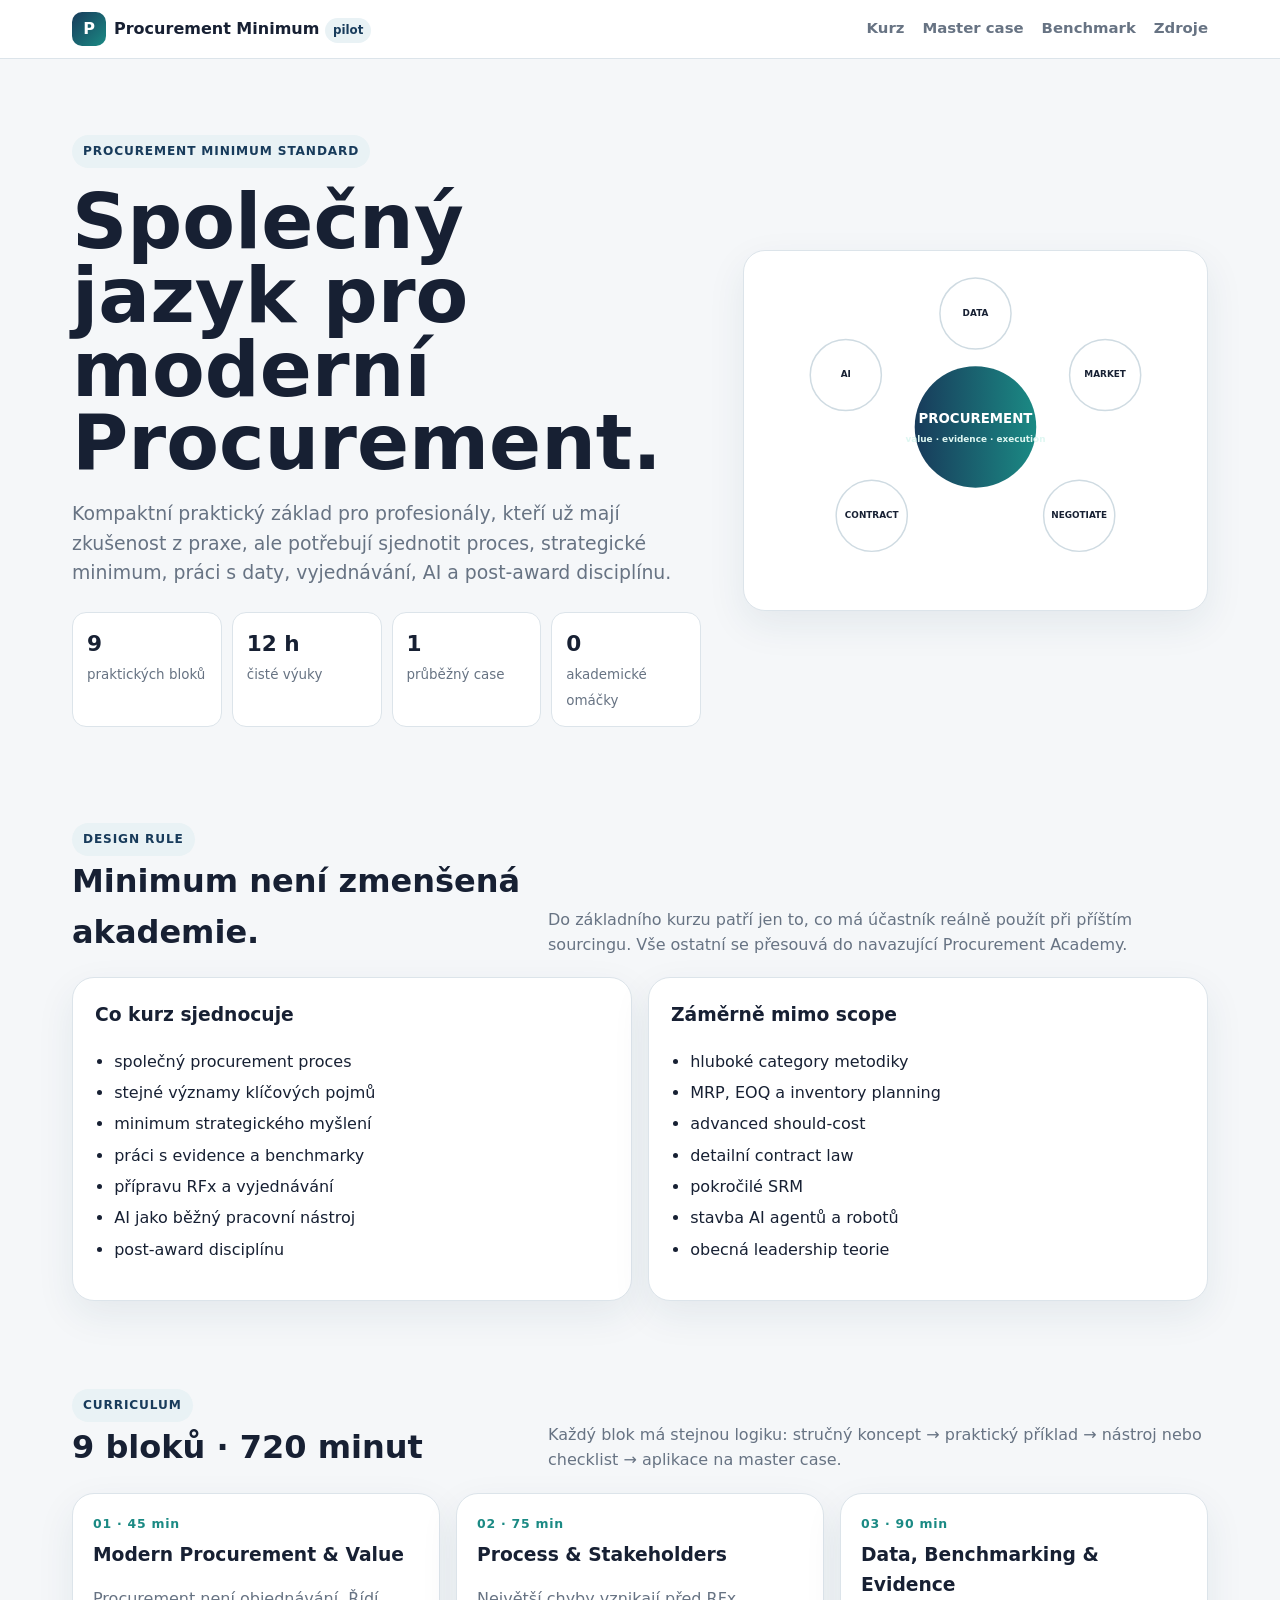
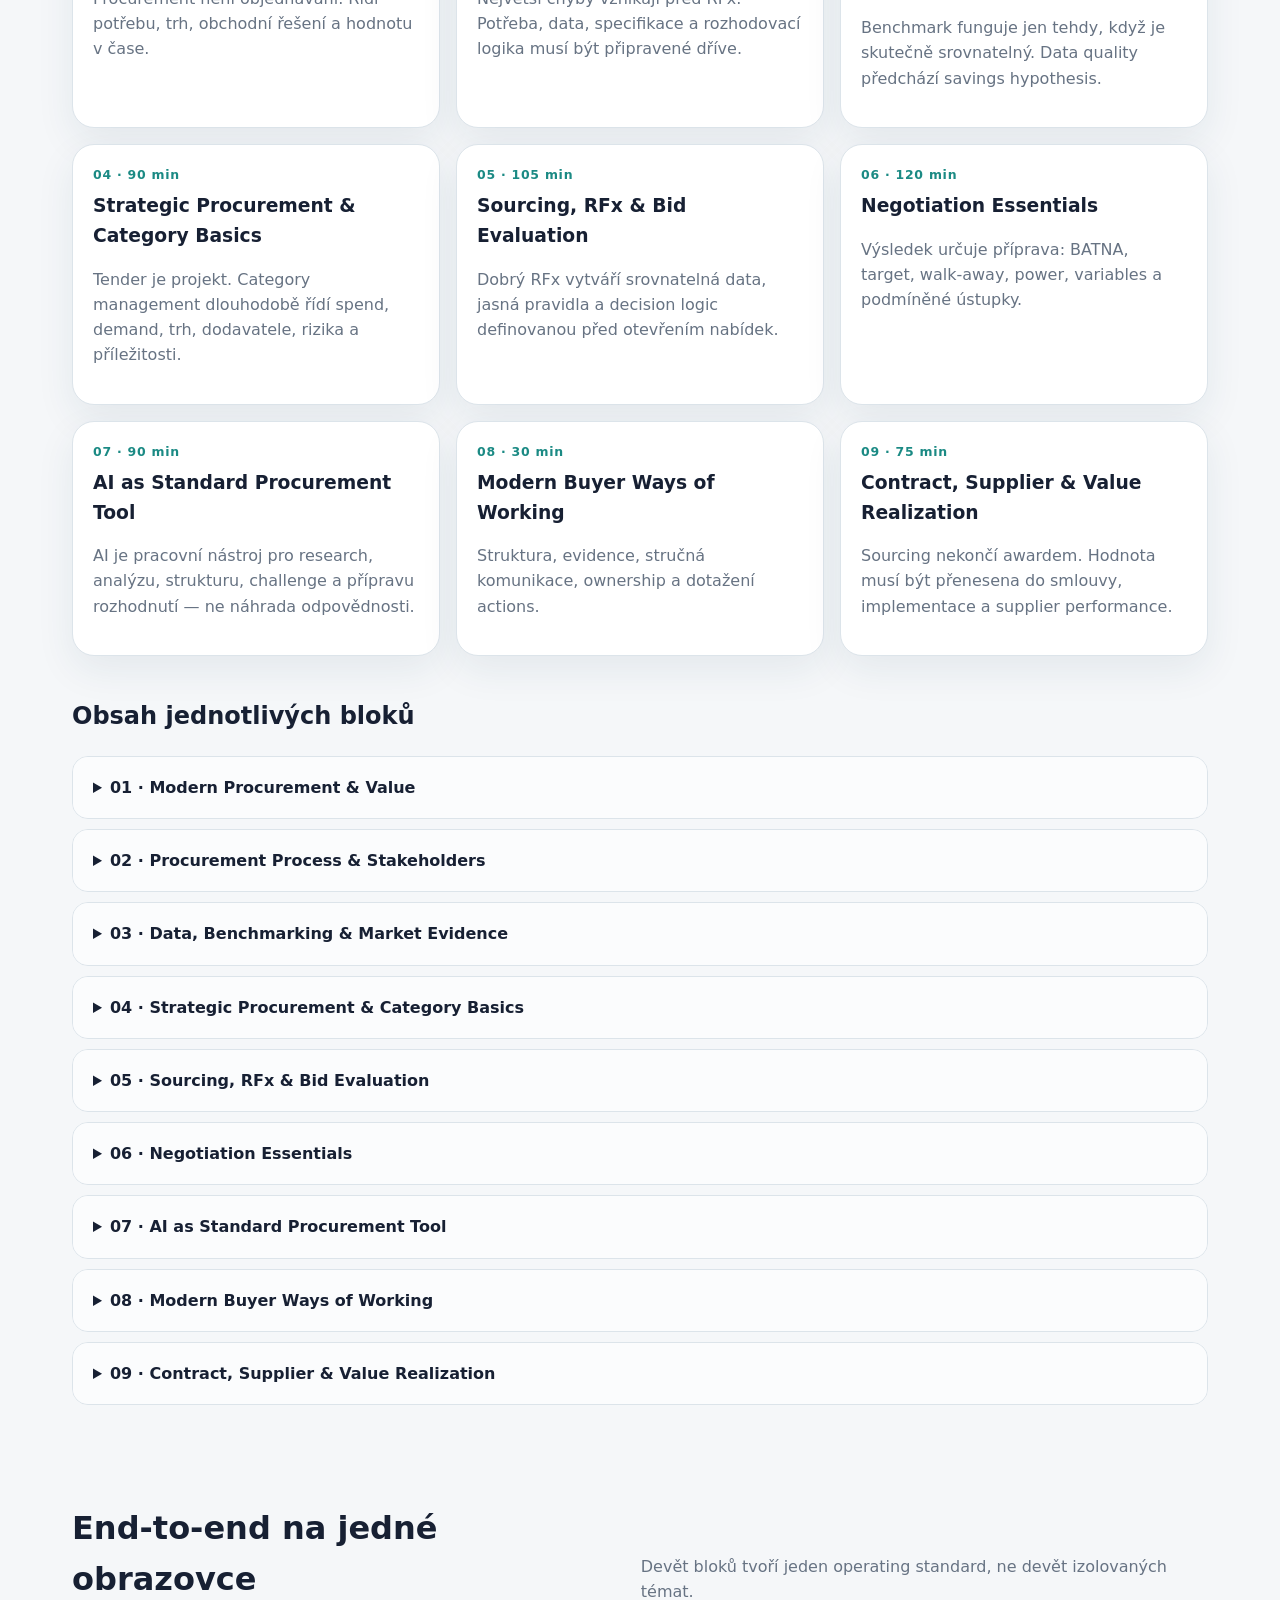
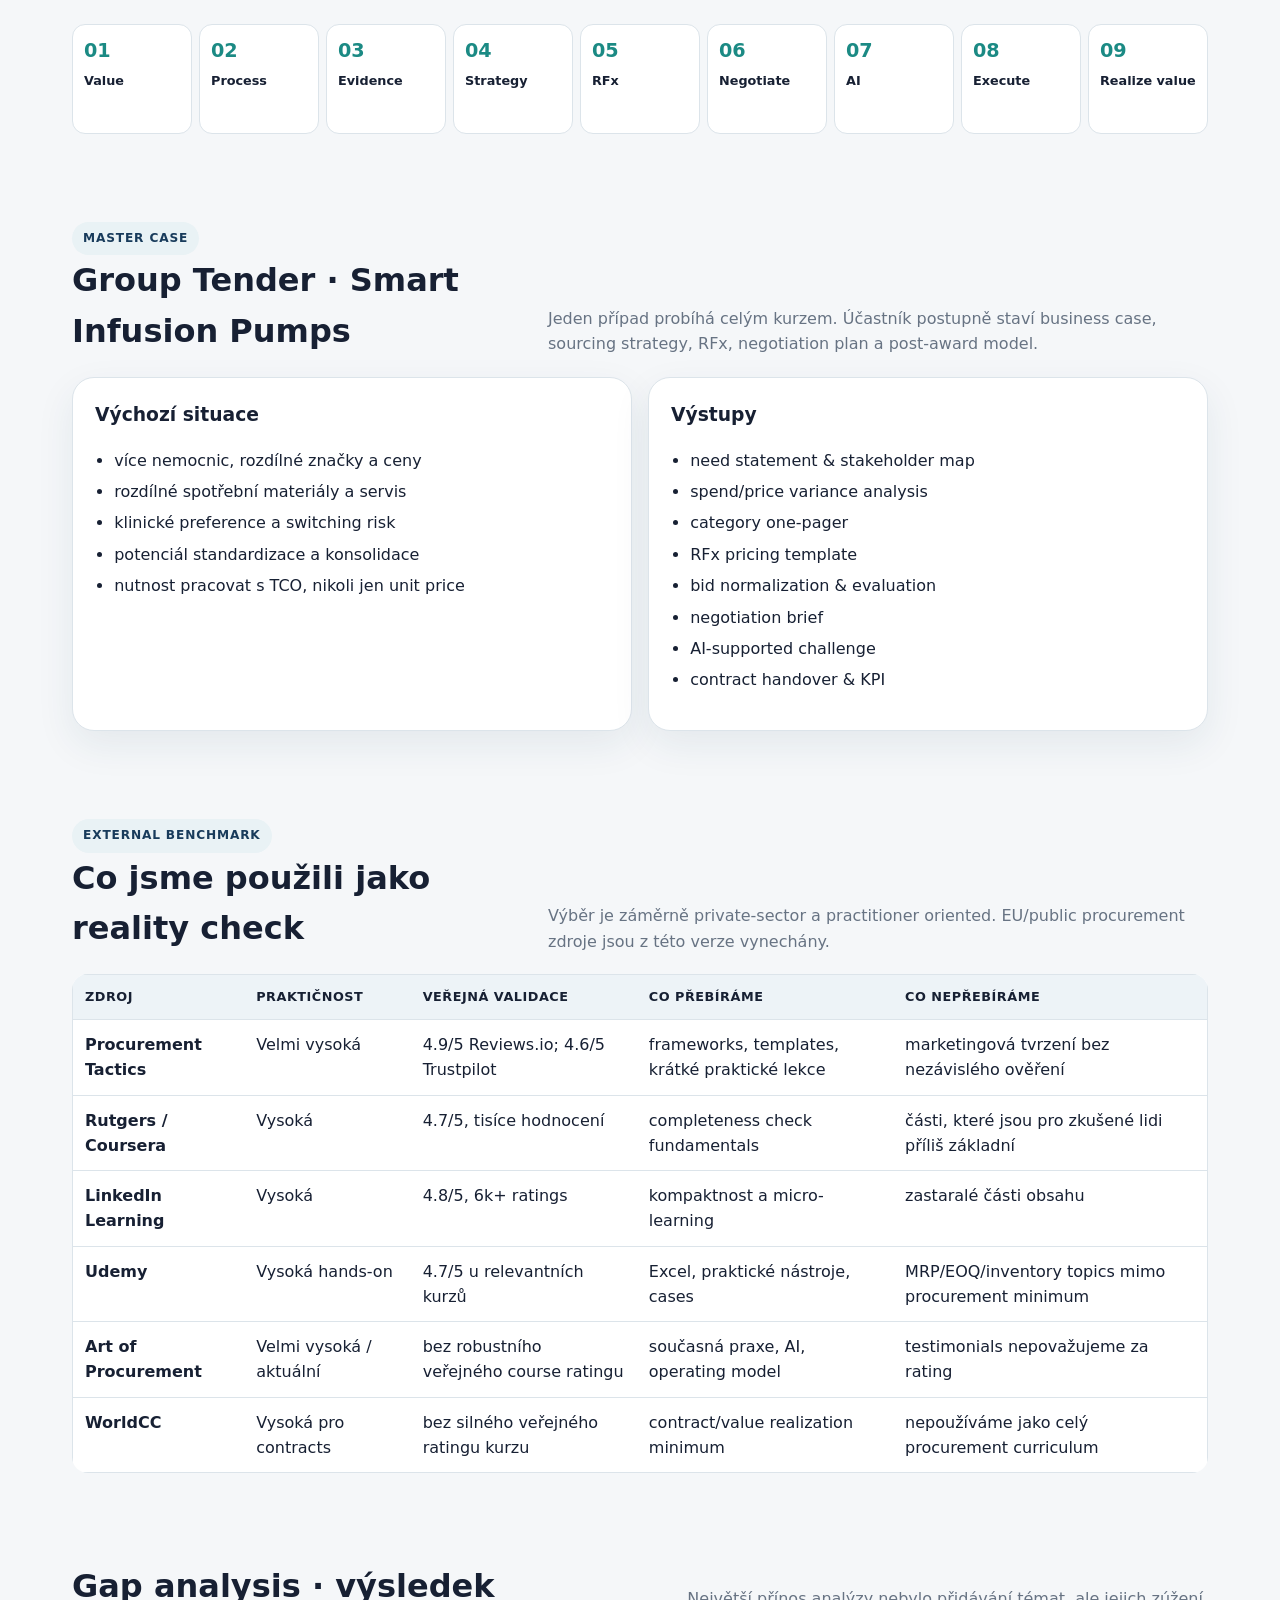
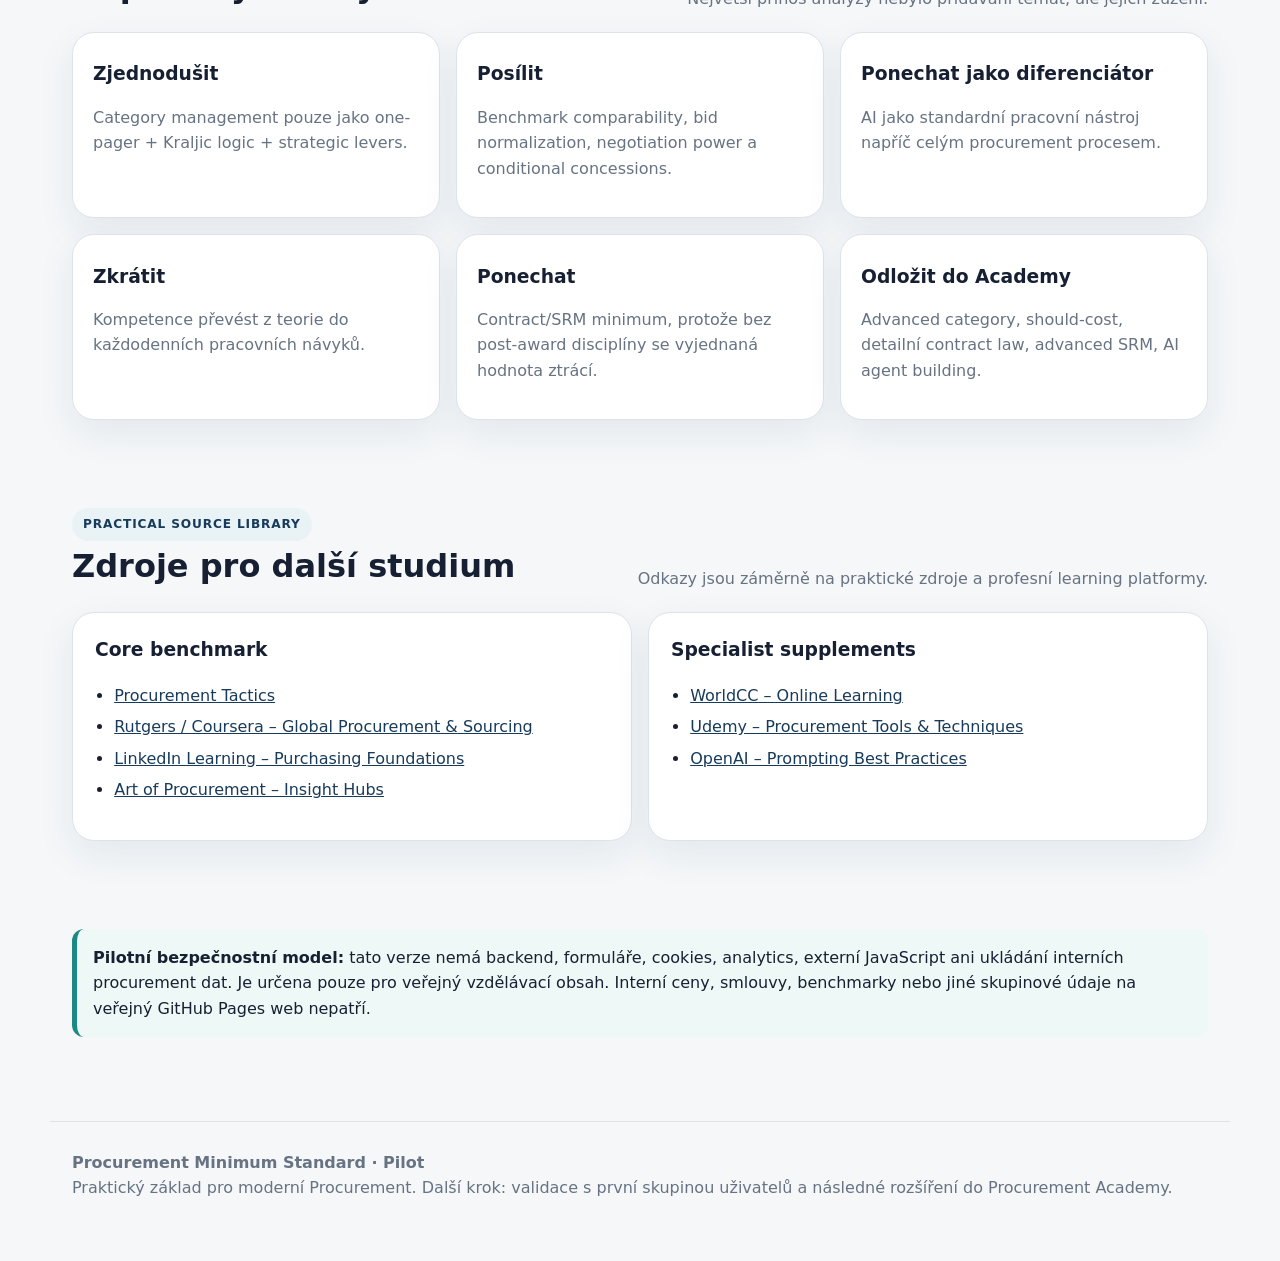
==== index.html @ 27f9598b "Publish Procurement Minimum pilot" ====
<!doctype html>
<html lang="cs">
<head>
<meta charset="utf-8">
<meta name="viewport" content="width=device-width,initial-scale=1">
<meta name="referrer" content="strict-origin-when-cross-origin">
<meta http-equiv="Content-Security-Policy" content="default-src 'none'; style-src 'unsafe-inline'; img-src data:; base-uri 'none'; form-action 'none'; frame-ancestors 'none'">
<title>Procurement Minimum Standard · Pilot</title>
<style>
:root{--navy:#183b5b;--teal:#1b8a84;--lime:#9acb66;--ink:#172033;--muted:#677383;--line:#dce4ea;--bg:#f5f7f9;--card:#fff;--red:#b9574d;--max:1180px}
*{box-sizing:border-box}html{scroll-behavior:smooth}body{margin:0;font:16px/1.58 Inter,ui-sans-serif,system-ui,-apple-system,Segoe UI,Arial,sans-serif;color:var(--ink);background:var(--bg)}
a{color:var(--navy)}.wrap{max-width:var(--max);margin:auto;padding:44px 22px}
header{position:sticky;top:0;z-index:20;background:rgba(255,255,255,.96);border-bottom:1px solid var(--line);backdrop-filter:blur(10px)}
nav{max-width:var(--max);margin:auto;padding:12px 22px;display:flex;gap:18px;align-items:center;flex-wrap:wrap}
.brand{font-weight:900;margin-right:auto;color:var(--ink);text-decoration:none}.brand b{display:inline-grid;place-items:center;width:34px;height:34px;margin-right:8px;border-radius:10px;color:#fff;background:linear-gradient(135deg,var(--navy),var(--teal))}
nav>a:not(.brand){text-decoration:none;font-weight:700;color:var(--muted);font-size:.93rem}
.hero{max-width:var(--max);margin:auto;padding:76px 22px 52px;display:grid;grid-template-columns:1.15fr .85fr;gap:42px;align-items:center}
.eyebrow{display:inline-block;padding:7px 11px;border-radius:999px;background:#e9f2f5;color:var(--navy);font-size:.76rem;font-weight:900;letter-spacing:.07em;text-transform:uppercase}
h1{font-size:clamp(2.6rem,6vw,5.4rem);line-height:.96;margin:.22em 0}.lead{font-size:1.18rem;color:var(--muted);max-width:760px}
.hero-art,.card,.module,.panel{background:#fff;border:1px solid var(--line);border-radius:22px;box-shadow:0 14px 38px rgba(24,59,91,.08)}
.hero-art{padding:24px}.stats{display:grid;grid-template-columns:repeat(4,1fr);gap:10px;margin-top:24px}.stat{padding:14px;border:1px solid var(--line);border-radius:14px;background:#fff}.stat strong{display:block;font-size:1.35rem}.stat span{color:var(--muted);font-size:.84rem}
.section-head{display:flex;justify-content:space-between;gap:24px;align-items:end;margin-bottom:20px}.section-head h2{font-size:2rem;margin:0}.section-head p{max-width:660px;color:var(--muted);margin:0}
.grid{display:grid;grid-template-columns:repeat(3,1fr);gap:16px}.module{padding:20px}.module .num{color:var(--teal);font-size:.78rem;font-weight:900;letter-spacing:.06em}.module h3{margin:.42rem 0}.module p{color:var(--muted)}
details{background:#fff;border:1px solid var(--line);border-radius:16px;margin:10px 0;overflow:hidden}summary{cursor:pointer;padding:18px 20px;font-weight:850;background:#fbfcfd}details>div{padding:0 20px 20px}
.cols{display:grid;grid-template-columns:1fr 1fr;gap:16px}.panel{padding:22px}.panel h3{margin-top:0}.check{padding-left:1.2rem}.check li{margin:.38rem 0}.callout{border-left:5px solid var(--teal);background:#eef8f6;padding:16px;border-radius:12px}.warn{border-left-color:var(--red);background:#fbf0ef}.ai{border-left-color:#3e7fa5;background:#edf5fa}
.flow{display:grid;grid-template-columns:repeat(9,1fr);gap:7px}.flow div{min-height:110px;padding:11px;border-radius:13px;background:#fff;border:1px solid var(--line)}.flow b{display:block;color:var(--teal);font-size:1.2rem}.flow span{font-size:.8rem;font-weight:800}
table{width:100%;border-collapse:collapse;background:#fff;border:1px solid var(--line)}th,td{padding:12px;border-bottom:1px solid var(--line);text-align:left;vertical-align:top}th{background:#edf3f7;font-size:.8rem;text-transform:uppercase;letter-spacing:.04em}.table{overflow:auto;border-radius:16px}
.badge{display:inline-block;padding:3px 8px;border-radius:999px;background:#e9f2f5;color:var(--navy);font-size:.74rem;font-weight:850}
footer{max-width:var(--max);margin:40px auto 0;padding:28px 22px 60px;border-top:1px solid var(--line);color:var(--muted)}
@media(max-width:900px){.hero{grid-template-columns:1fr}.grid{grid-template-columns:1fr 1fr}.flow{grid-template-columns:repeat(3,1fr)}.cols{grid-template-columns:1fr}}
@media(max-width:620px){.grid,.stats{grid-template-columns:1fr}.flow{grid-template-columns:1fr 1fr}.section-head{display:block}nav>a:not(.brand){font-size:.82rem}}
</style>
</head>
<body>
<header><nav><a class="brand" href="#top"><b>P</b>Procurement Minimum <span class="badge">pilot</span></a><a href="#kurz">Kurz</a><a href="#case">Master case</a><a href="#benchmark">Benchmark</a><a href="#zdroje">Zdroje</a></nav></header>
<main id="top">
<section class="hero">
<div>
<span class="eyebrow">Procurement Minimum Standard</span>
<h1>Společný jazyk pro moderní Procurement.</h1>
<p class="lead">Kompaktní praktický základ pro profesionály, kteří už mají zkušenost z praxe, ale potřebují sjednotit proces, strategické minimum, práci s daty, vyjednávání, AI a post-award disciplínu.</p>
<div class="stats"><div class="stat"><strong>9</strong><span>praktických bloků</span></div><div class="stat"><strong>12 h</strong><span>čisté výuky</span></div><div class="stat"><strong>1</strong><span>průběžný case</span></div><div class="stat"><strong>0</strong><span>akademické omáčky</span></div></div>
</div>
<div class="hero-art">
<svg viewBox="0 0 560 410" role="img" aria-label="Procurement operating model">
<defs><linearGradient id="g" x1="0" x2="1"><stop stop-color="#183b5b"/><stop offset="1" stop-color="#1b8a84"/></linearGradient></defs>
<circle cx="280" cy="205" r="82" fill="url(#g)"/><text x="280" y="200" text-anchor="middle" fill="#fff" font-size="18" font-weight="800">PROCUREMENT</text><text x="280" y="225" text-anchor="middle" fill="#dff7f2" font-size="12" font-weight="700">value · evidence · execution</text>
<g fill="#fff" stroke="#cfdbe2" stroke-width="2"><circle cx="280" cy="52" r="48"/><circle cx="455" cy="135" r="48"/><circle cx="420" cy="325" r="48"/><circle cx="140" cy="325" r="48"/><circle cx="105" cy="135" r="48"/></g>
<g text-anchor="middle" font-size="12" font-weight="800" fill="#172033"><text x="280" y="55">DATA</text><text x="455" y="138">MARKET</text><text x="420" y="328">NEGOTIATE</text><text x="140" y="328">CONTRACT</text><text x="105" y="138">AI</text></g>
</svg>
</div>
</section>

<section class="wrap">
<div class="section-head"><div><span class="eyebrow">Design rule</span><h2>Minimum není zmenšená akademie.</h2></div><p>Do základního kurzu patří jen to, co má účastník reálně použít při příštím sourcingu. Vše ostatní se přesouvá do navazující Procurement Academy.</p></div>
<div class="cols"><div class="panel"><h3>Co kurz sjednocuje</h3><ul class="check"><li>společný procurement proces</li><li>stejné významy klíčových pojmů</li><li>minimum strategického myšlení</li><li>práci s evidence a benchmarky</li><li>přípravu RFx a vyjednávání</li><li>AI jako běžný pracovní nástroj</li><li>post-award disciplínu</li></ul></div>
<div class="panel"><h3>Záměrně mimo scope</h3><ul class="check"><li>hluboké category metodiky</li><li>MRP, EOQ a inventory planning</li><li>advanced should-cost</li><li>detailní contract law</li><li>pokročilé SRM</li><li>stavba AI agentů a robotů</li><li>obecná leadership teorie</li></ul></div></div>
</section>

<section class="wrap" id="kurz">
<div class="section-head"><div><span class="eyebrow">Curriculum</span><h2>9 bloků · 720 minut</h2></div><p>Každý blok má stejnou logiku: stručný koncept → praktický příklad → nástroj nebo checklist → aplikace na master case.</p></div>
<div class="grid">
<article class="module"><div class="num">01 · 45 min</div><h3>Modern Procurement & Value</h3><p>Procurement není objednávání. Řídí potřebu, trh, obchodní řešení a hodnotu v čase.</p></article>
<article class="module"><div class="num">02 · 75 min</div><h3>Process & Stakeholders</h3><p>Největší chyby vznikají před RFx. Potřeba, data, specifikace a rozhodovací logika musí být připravené dříve.</p></article>
<article class="module"><div class="num">03 · 90 min</div><h3>Data, Benchmarking & Evidence</h3><p>Benchmark funguje jen tehdy, když je skutečně srovnatelný. Data quality předchází savings hypothesis.</p></article>
<article class="module"><div class="num">04 · 90 min</div><h3>Strategic Procurement & Category Basics</h3><p>Tender je projekt. Category management dlouhodobě řídí spend, demand, trh, dodavatele, rizika a příležitosti.</p></article>
<article class="module"><div class="num">05 · 105 min</div><h3>Sourcing, RFx & Bid Evaluation</h3><p>Dobrý RFx vytváří srovnatelná data, jasná pravidla a decision logic definovanou před otevřením nabídek.</p></article>
<article class="module"><div class="num">06 · 120 min</div><h3>Negotiation Essentials</h3><p>Výsledek určuje příprava: BATNA, target, walk-away, power, variables a podmíněné ústupky.</p></article>
<article class="module"><div class="num">07 · 90 min</div><h3>AI as Standard Procurement Tool</h3><p>AI je pracovní nástroj pro research, analýzu, strukturu, challenge a přípravu rozhodnutí — ne náhrada odpovědnosti.</p></article>
<article class="module"><div class="num">08 · 30 min</div><h3>Modern Buyer Ways of Working</h3><p>Struktura, evidence, stručná komunikace, ownership a dotažení actions.</p></article>
<article class="module"><div class="num">09 · 75 min</div><h3>Contract, Supplier & Value Realization</h3><p>Sourcing nekončí awardem. Hodnota musí být přenesena do smlouvy, implementace a supplier performance.</p></article>
</div>

<h2 style="margin-top:42px">Obsah jednotlivých bloků</h2>
<details><summary>01 · Modern Procurement & Value</summary><div><p><b>Minimum:</b> Purchasing vs Sourcing vs Procurement, operational/tactical/strategic role, Value, TCO, savings vs cost avoidance, risk, availability, quality.</p><div class="callout"><b>Pravidlo:</b> buyer neoptimalizuje jen cenu. Hledá nejlepší kombinaci cost + quality + availability + risk + service + innovation.</div></div></details>
<details><summary>02 · Procurement Process & Stakeholders</summary><div><p><b>Proces:</b> Need → Data → Specification → Market → Strategy → RFx → Evaluation → Negotiation → Contract → Implementation → Performance.</p><p><b>Decision gate před RFx:</b> jasná potřeba, baseline, volume, supplier landscape, evaluation model, decision rights a negotiation target.</p></div></details>
<details><summary>03 · Data, Benchmarking & Market Evidence</summary><div><p><b>Minimum datové gramotnosti:</b> spend, supplier, SKU/item, quantity, unit price, entity, category, contract, period. Základní analýzy: Pareto, price variance, volume variance, concentration, contract coverage.</p><div class="callout warn"><b>Red flag:</b> benchmark bez stejné specifikace, jednotky, scope, objemu, geografie nebo období není benchmark — je to jen číslo.</div></div></details>
<details><summary>04 · Strategic Procurement & Category Basics</summary><div><p><b>Category one-pager:</b> spend · demand · suppliers · market · stakeholders · risks · opportunities · 2–4 strategic levers · actions.</p><p><b>Základní levers:</b> competition, volume consolidation, demand management, specification optimization, standardization, substitution, TCO, contract optimization, payment terms, inventory/logistics.</p></div></details>
<details><summary>05 · Sourcing, RFx & Bid Evaluation</summary><div><p><b>RFI:</b> učím se trh. <b>RFQ:</b> potřeba je jasná a porovnávám nabídku. <b>RFP:</b> dodavatelé mohou navrhnout rozdílné řešení.</p><div class="callout"><b>Normalize before scoring:</b> units → scope → bundles → rebates → service → consumables → TCO → teprve scoring.</div></div></details>
<details><summary>06 · Negotiation Essentials</summary><div><p><b>Povinná příprava:</b> BATNA, walk-away, target, opening, leverage/power, variables, concession plan, expected supplier arguments.</p><p><b>Základní techniky:</b> anchoring, silence, questioning, sequencing, package negotiation a conditional concessions.</p></div></details>
<details><summary>07 · AI as Standard Procurement Tool</summary><div><p><b>AI workflow:</b> TASK + CONTEXT + DATA + OUTPUT + BOUNDARY → CHALLENGE → VERIFY → HUMAN DECISION.</p><div class="callout ai"><b>Praktické use cases:</b> market research, supplier mapping, spend analysis, specification challenge, RFx draft, bid comparison, negotiation preparation, contract review, management summary.</div></div></details>
<details><summary>08 · Modern Buyer Ways of Working</summary><div><p><b>Návyky:</b> outcome before activity, facts vs assumptions, one-page recommendation, action/owner/deadline, eskalace s variantami řešení, ne s problémem bez návrhu.</p></div></details>
<details><summary>09 · Contract, Supplier & Value Realization</summary><div><p><b>Minimum po awardu:</b> deal-to-contract kontrola, implementation owner, contract metadata, 3–5 KPI, review cadence, expiry/notice/renewal clock.</p><div class="callout warn"><b>Red flag:</b> savings na papíře bez implementace a compliance nejsou realizovaná hodnota.</div></div></details>
</section>

<section class="wrap">
<div class="section-head"><h2>End-to-end na jedné obrazovce</h2><p>Devět bloků tvoří jeden operating standard, ne devět izolovaných témat.</p></div>
<div class="flow"><div><b>01</b><span>Value</span></div><div><b>02</b><span>Process</span></div><div><b>03</b><span>Evidence</span></div><div><b>04</b><span>Strategy</span></div><div><b>05</b><span>RFx</span></div><div><b>06</b><span>Negotiate</span></div><div><b>07</b><span>AI</span></div><div><b>08</b><span>Execute</span></div><div><b>09</b><span>Realize value</span></div></div>
</section>

<section class="wrap" id="case">
<div class="section-head"><div><span class="eyebrow">Master case</span><h2>Group Tender · Smart Infusion Pumps</h2></div><p>Jeden případ probíhá celým kurzem. Účastník postupně staví business case, sourcing strategy, RFx, negotiation plan a post-award model.</p></div>
<div class="cols"><div class="panel"><h3>Výchozí situace</h3><ul class="check"><li>více nemocnic, rozdílné značky a ceny</li><li>rozdílné spotřební materiály a servis</li><li>klinické preference a switching risk</li><li>potenciál standardizace a konsolidace</li><li>nutnost pracovat s TCO, nikoli jen unit price</li></ul></div>
<div class="panel"><h3>Výstupy</h3><ul class="check"><li>need statement & stakeholder map</li><li>spend/price variance analysis</li><li>category one-pager</li><li>RFx pricing template</li><li>bid normalization & evaluation</li><li>negotiation brief</li><li>AI-supported challenge</li><li>contract handover & KPI</li></ul></div></div>
</section>

<section class="wrap" id="benchmark">
<div class="section-head"><div><span class="eyebrow">External benchmark</span><h2>Co jsme použili jako reality check</h2></div><p>Výběr je záměrně private-sector a practitioner oriented. EU/public procurement zdroje jsou z této verze vynechány.</p></div>
<div class="table"><table><thead><tr><th>Zdroj</th><th>Praktičnost</th><th>Veřejná validace</th><th>Co přebíráme</th><th>Co nepřebíráme</th></tr></thead><tbody>
<tr><td><b>Procurement Tactics</b></td><td>Velmi vysoká</td><td>4.9/5 Reviews.io; 4.6/5 Trustpilot</td><td>frameworks, templates, krátké praktické lekce</td><td>marketingová tvrzení bez nezávislého ověření</td></tr>
<tr><td><b>Rutgers / Coursera</b></td><td>Vysoká</td><td>4.7/5, tisíce hodnocení</td><td>completeness check fundamentals</td><td>části, které jsou pro zkušené lidi příliš základní</td></tr>
<tr><td><b>LinkedIn Learning</b></td><td>Vysoká</td><td>4.8/5, 6k+ ratings</td><td>kompaktnost a micro-learning</td><td>zastaralé části obsahu</td></tr>
<tr><td><b>Udemy</b></td><td>Vysoká hands-on</td><td>4.7/5 u relevantních kurzů</td><td>Excel, praktické nástroje, cases</td><td>MRP/EOQ/inventory topics mimo procurement minimum</td></tr>
<tr><td><b>Art of Procurement</b></td><td>Velmi vysoká / aktuální</td><td>bez robustního veřejného course ratingu</td><td>současná praxe, AI, operating model</td><td>testimonials nepovažujeme za rating</td></tr>
<tr><td><b>WorldCC</b></td><td>Vysoká pro contracts</td><td>bez silného veřejného ratingu kurzu</td><td>contract/value realization minimum</td><td>nepoužíváme jako celý procurement curriculum</td></tr>
</tbody></table></div>
</section>

<section class="wrap">
<div class="section-head"><h2>Gap analysis · výsledek</h2><p>Největší přínos analýzy nebylo přidávání témat, ale jejich zúžení.</p></div>
<div class="grid">
<div class="module"><h3>Zjednodušit</h3><p>Category management pouze jako one-pager + Kraljic logic + strategic levers.</p></div>
<div class="module"><h3>Posílit</h3><p>Benchmark comparability, bid normalization, negotiation power a conditional concessions.</p></div>
<div class="module"><h3>Ponechat jako diferenciátor</h3><p>AI jako standardní pracovní nástroj napříč celým procurement procesem.</p></div>
<div class="module"><h3>Zkrátit</h3><p>Kompetence převést z teorie do každodenních pracovních návyků.</p></div>
<div class="module"><h3>Ponechat</h3><p>Contract/SRM minimum, protože bez post-award disciplíny se vyjednaná hodnota ztrácí.</p></div>
<div class="module"><h3>Odložit do Academy</h3><p>Advanced category, should-cost, detailní contract law, advanced SRM, AI agent building.</p></div>
</div>
</section>

<section class="wrap" id="zdroje">
<div class="section-head"><div><span class="eyebrow">Practical source library</span><h2>Zdroje pro další studium</h2></div><p>Odkazy jsou záměrně na praktické zdroje a profesní learning platformy.</p></div>
<div class="cols"><div class="panel"><h3>Core benchmark</h3><ul class="check"><li><a href="https://procurementtactics.com/" rel="noopener noreferrer">Procurement Tactics</a></li><li><a href="https://www.coursera.org/specializations/procurement-sourcing" rel="noopener noreferrer">Rutgers / Coursera – Global Procurement & Sourcing</a></li><li><a href="https://www.linkedin.com/learning/purchasing-foundations" rel="noopener noreferrer">LinkedIn Learning – Purchasing Foundations</a></li><li><a href="https://artofprocurement.com/insight-hubs" rel="noopener noreferrer">Art of Procurement – Insight Hubs</a></li></ul></div>
<div class="panel"><h3>Specialist supplements</h3><ul class="check"><li><a href="https://www.worldcc.com/education-training/online-learning.html" rel="noopener noreferrer">WorldCC – Online Learning</a></li><li><a href="https://www.udemy.com/course/procurement-supply-planning-tools-and-techniques/" rel="noopener noreferrer">Udemy – Procurement Tools & Techniques</a></li><li><a href="https://help.openai.com/en/articles/10032626-prompt-engineering-best-practices-for-chatgpt" rel="noopener noreferrer">OpenAI – Prompting Best Practices</a></li></ul></div></div>
</section>

<section class="wrap">
<div class="callout"><b>Pilotní bezpečnostní model:</b> tato verze nemá backend, formuláře, cookies, analytics, externí JavaScript ani ukládání interních procurement dat. Je určena pouze pro veřejný vzdělávací obsah. Interní ceny, smlouvy, benchmarky nebo jiné skupinové údaje na veřejný GitHub Pages web nepatří.</div>
</section>
</main>
<footer><b>Procurement Minimum Standard · Pilot</b><div>Praktický základ pro moderní Procurement. Další krok: validace s první skupinou uživatelů a následné rozšíření do Procurement Academy.</div></footer>
</body></html>
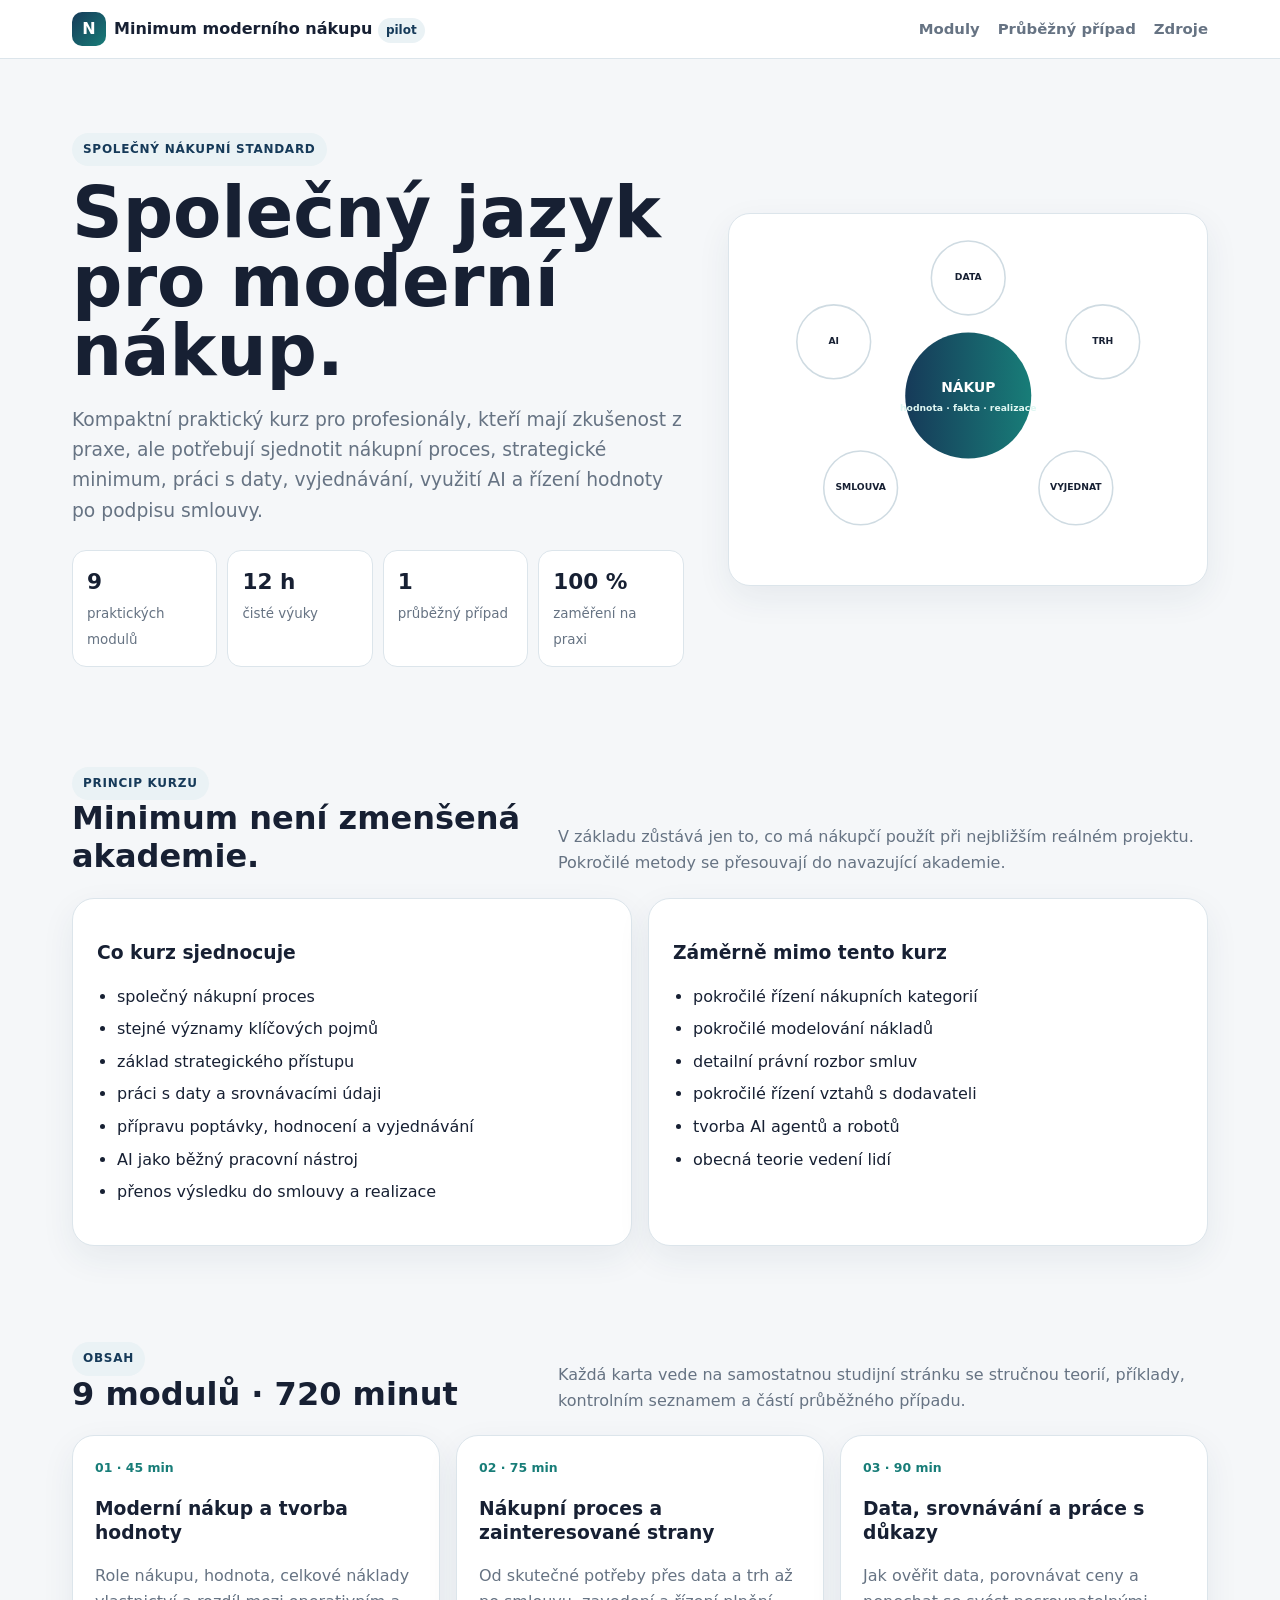
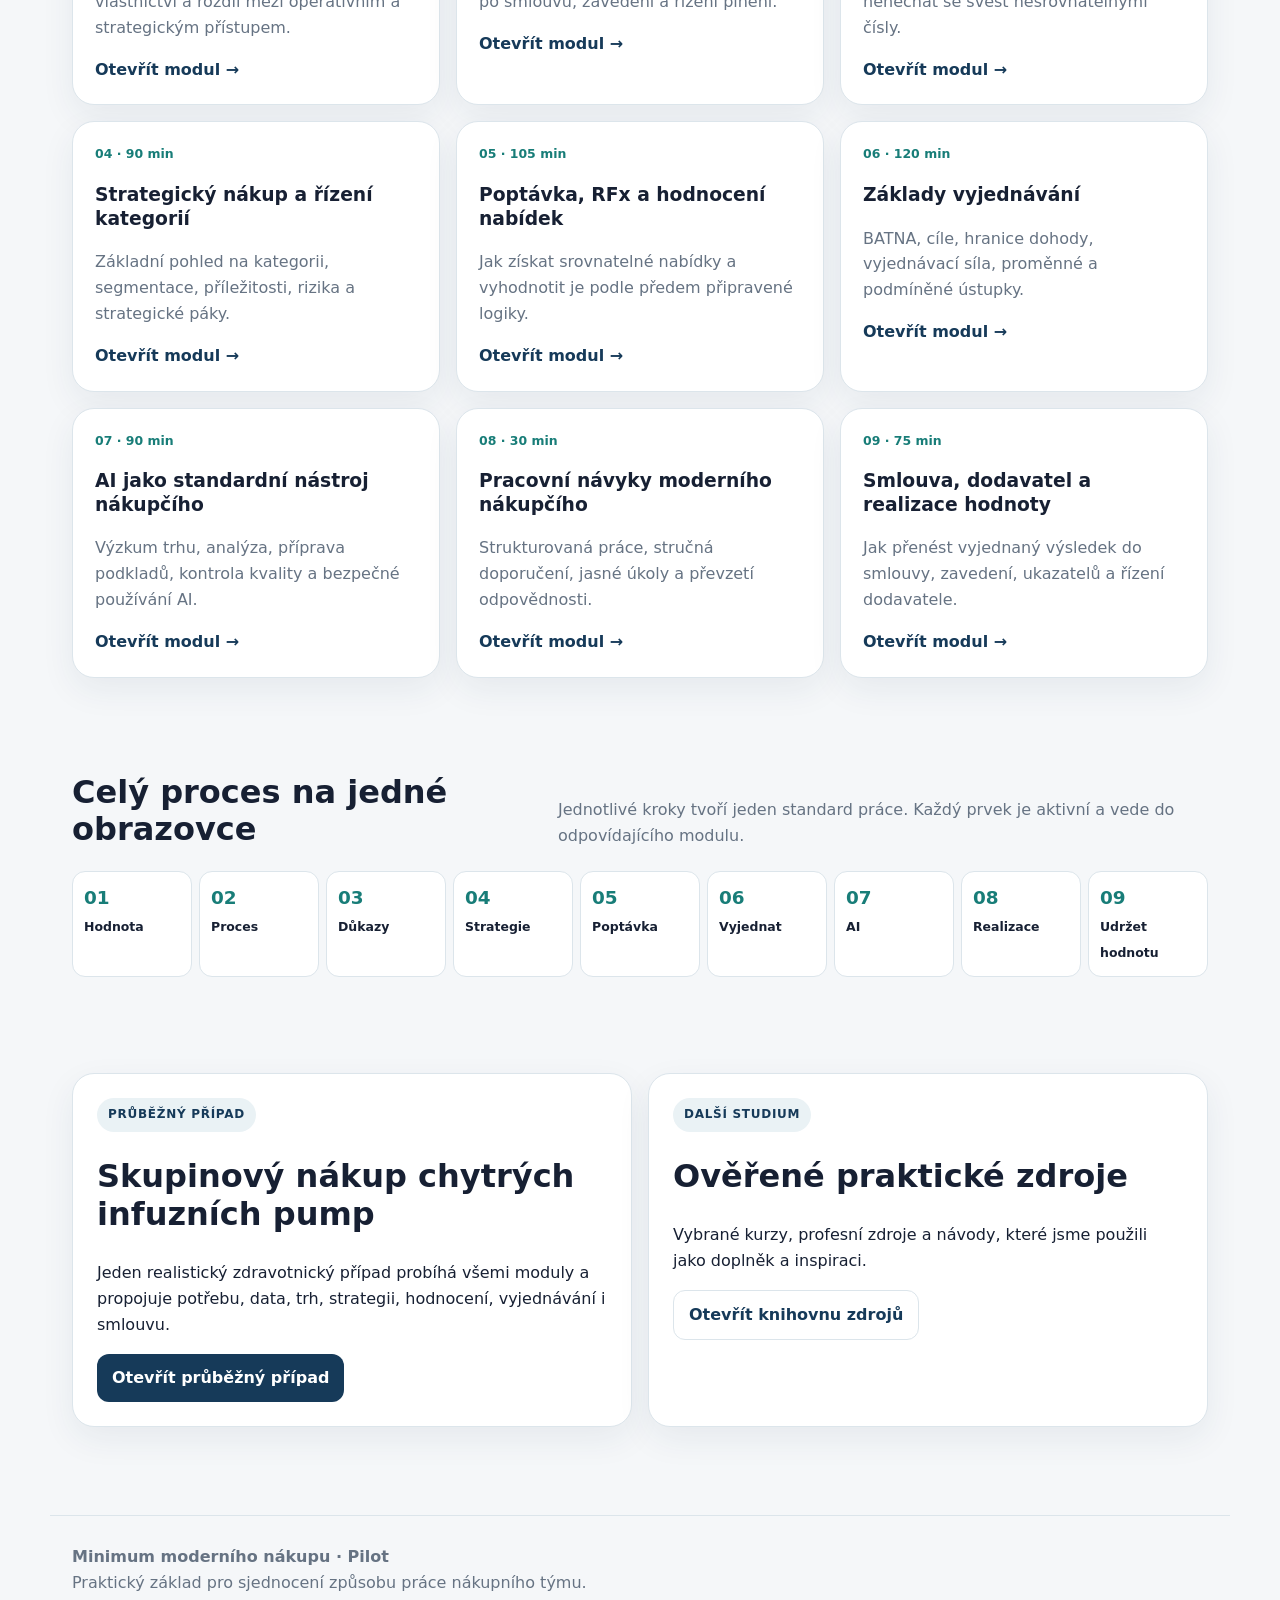
==== commit 814465ae: "Rebuild Czech home page and navigation" ====
--- a/index.html
+++ b/index.html
@@ -1,132 +1,27 @@
-<!doctype html>
-<html lang="cs">
-<head>
-<meta charset="utf-8">
-<meta name="viewport" content="width=device-width,initial-scale=1">
-<meta name="referrer" content="strict-origin-when-cross-origin">
-<meta http-equiv="Content-Security-Policy" content="default-src 'none'; style-src 'unsafe-inline'; img-src data:; base-uri 'none'; form-action 'none'; frame-ancestors 'none'">
-<title>Procurement Minimum Standard · Pilot</title>
-<style>
-:root{--navy:#183b5b;--teal:#1b8a84;--lime:#9acb66;--ink:#172033;--muted:#677383;--line:#dce4ea;--bg:#f5f7f9;--card:#fff;--red:#b9574d;--max:1180px}
-*{box-sizing:border-box}html{scroll-behavior:smooth}body{margin:0;font:16px/1.58 Inter,ui-sans-serif,system-ui,-apple-system,Segoe UI,Arial,sans-serif;color:var(--ink);background:var(--bg)}
-a{color:var(--navy)}.wrap{max-width:var(--max);margin:auto;padding:44px 22px}
-header{position:sticky;top:0;z-index:20;background:rgba(255,255,255,.96);border-bottom:1px solid var(--line);backdrop-filter:blur(10px)}
-nav{max-width:var(--max);margin:auto;padding:12px 22px;display:flex;gap:18px;align-items:center;flex-wrap:wrap}
-.brand{font-weight:900;margin-right:auto;color:var(--ink);text-decoration:none}.brand b{display:inline-grid;place-items:center;width:34px;height:34px;margin-right:8px;border-radius:10px;color:#fff;background:linear-gradient(135deg,var(--navy),var(--teal))}
-nav>a:not(.brand){text-decoration:none;font-weight:700;color:var(--muted);font-size:.93rem}
-.hero{max-width:var(--max);margin:auto;padding:76px 22px 52px;display:grid;grid-template-columns:1.15fr .85fr;gap:42px;align-items:center}
-.eyebrow{display:inline-block;padding:7px 11px;border-radius:999px;background:#e9f2f5;color:var(--navy);font-size:.76rem;font-weight:900;letter-spacing:.07em;text-transform:uppercase}
-h1{font-size:clamp(2.6rem,6vw,5.4rem);line-height:.96;margin:.22em 0}.lead{font-size:1.18rem;color:var(--muted);max-width:760px}
-.hero-art,.card,.module,.panel{background:#fff;border:1px solid var(--line);border-radius:22px;box-shadow:0 14px 38px rgba(24,59,91,.08)}
-.hero-art{padding:24px}.stats{display:grid;grid-template-columns:repeat(4,1fr);gap:10px;margin-top:24px}.stat{padding:14px;border:1px solid var(--line);border-radius:14px;background:#fff}.stat strong{display:block;font-size:1.35rem}.stat span{color:var(--muted);font-size:.84rem}
-.section-head{display:flex;justify-content:space-between;gap:24px;align-items:end;margin-bottom:20px}.section-head h2{font-size:2rem;margin:0}.section-head p{max-width:660px;color:var(--muted);margin:0}
-.grid{display:grid;grid-template-columns:repeat(3,1fr);gap:16px}.module{padding:20px}.module .num{color:var(--teal);font-size:.78rem;font-weight:900;letter-spacing:.06em}.module h3{margin:.42rem 0}.module p{color:var(--muted)}
-details{background:#fff;border:1px solid var(--line);border-radius:16px;margin:10px 0;overflow:hidden}summary{cursor:pointer;padding:18px 20px;font-weight:850;background:#fbfcfd}details>div{padding:0 20px 20px}
-.cols{display:grid;grid-template-columns:1fr 1fr;gap:16px}.panel{padding:22px}.panel h3{margin-top:0}.check{padding-left:1.2rem}.check li{margin:.38rem 0}.callout{border-left:5px solid var(--teal);background:#eef8f6;padding:16px;border-radius:12px}.warn{border-left-color:var(--red);background:#fbf0ef}.ai{border-left-color:#3e7fa5;background:#edf5fa}
-.flow{display:grid;grid-template-columns:repeat(9,1fr);gap:7px}.flow div{min-height:110px;padding:11px;border-radius:13px;background:#fff;border:1px solid var(--line)}.flow b{display:block;color:var(--teal);font-size:1.2rem}.flow span{font-size:.8rem;font-weight:800}
-table{width:100%;border-collapse:collapse;background:#fff;border:1px solid var(--line)}th,td{padding:12px;border-bottom:1px solid var(--line);text-align:left;vertical-align:top}th{background:#edf3f7;font-size:.8rem;text-transform:uppercase;letter-spacing:.04em}.table{overflow:auto;border-radius:16px}
-.badge{display:inline-block;padding:3px 8px;border-radius:999px;background:#e9f2f5;color:var(--navy);font-size:.74rem;font-weight:850}
-footer{max-width:var(--max);margin:40px auto 0;padding:28px 22px 60px;border-top:1px solid var(--line);color:var(--muted)}
-@media(max-width:900px){.hero{grid-template-columns:1fr}.grid{grid-template-columns:1fr 1fr}.flow{grid-template-columns:repeat(3,1fr)}.cols{grid-template-columns:1fr}}
-@media(max-width:620px){.grid,.stats{grid-template-columns:1fr}.flow{grid-template-columns:1fr 1fr}.section-head{display:block}nav>a:not(.brand){font-size:.82rem}}
-</style>
-</head>
-<body>
-<header><nav><a class="brand" href="#top"><b>P</b>Procurement Minimum <span class="badge">pilot</span></a><a href="#kurz">Kurz</a><a href="#case">Master case</a><a href="#benchmark">Benchmark</a><a href="#zdroje">Zdroje</a></nav></header>
-<main id="top">
-<section class="hero">
-<div>
-<span class="eyebrow">Procurement Minimum Standard</span>
-<h1>Společný jazyk pro moderní Procurement.</h1>
-<p class="lead">Kompaktní praktický základ pro profesionály, kteří už mají zkušenost z praxe, ale potřebují sjednotit proces, strategické minimum, práci s daty, vyjednávání, AI a post-award disciplínu.</p>
-<div class="stats"><div class="stat"><strong>9</strong><span>praktických bloků</span></div><div class="stat"><strong>12 h</strong><span>čisté výuky</span></div><div class="stat"><strong>1</strong><span>průběžný case</span></div><div class="stat"><strong>0</strong><span>akademické omáčky</span></div></div>
-</div>
-<div class="hero-art">
-<svg viewBox="0 0 560 410" role="img" aria-label="Procurement operating model">
-<defs><linearGradient id="g" x1="0" x2="1"><stop stop-color="#183b5b"/><stop offset="1" stop-color="#1b8a84"/></linearGradient></defs>
-<circle cx="280" cy="205" r="82" fill="url(#g)"/><text x="280" y="200" text-anchor="middle" fill="#fff" font-size="18" font-weight="800">PROCUREMENT</text><text x="280" y="225" text-anchor="middle" fill="#dff7f2" font-size="12" font-weight="700">value · evidence · execution</text>
-<g fill="#fff" stroke="#cfdbe2" stroke-width="2"><circle cx="280" cy="52" r="48"/><circle cx="455" cy="135" r="48"/><circle cx="420" cy="325" r="48"/><circle cx="140" cy="325" r="48"/><circle cx="105" cy="135" r="48"/></g>
-<g text-anchor="middle" font-size="12" font-weight="800" fill="#172033"><text x="280" y="55">DATA</text><text x="455" y="138">MARKET</text><text x="420" y="328">NEGOTIATE</text><text x="140" y="328">CONTRACT</text><text x="105" y="138">AI</text></g>
-</svg>
-</div>
-</section>
+<!doctype html><html lang="cs"><head><meta charset="utf-8"><meta name="viewport" content="width=device-width,initial-scale=1"><meta name="referrer" content="strict-origin-when-cross-origin"><meta http-equiv="Content-Security-Policy" content="default-src 'self'; style-src 'self'; img-src 'self' data:; script-src 'none'; object-src 'none'; base-uri 'self'; form-action 'none'; frame-ancestors 'none'"><title>Minimum moderního nákupu · Pilot</title><link rel="stylesheet" href="styles.css"></head><body>
+<header><nav><a class="brand" href="index.html"><b>N</b>Minimum moderního nákupu <span class="badge">pilot</span></a><a href="#moduly">Moduly</a><a href="master-case.html">Průběžný případ</a><a href="zdroje.html">Zdroje</a></nav></header>
+<main>
+<section class="hero"><div><span class="eyebrow">Společný nákupní standard</span><h1>Společný jazyk pro moderní nákup.</h1><p class="lead">Kompaktní praktický kurz pro profesionály, kteří mají zkušenost z praxe, ale potřebují sjednotit nákupní proces, strategické minimum, práci s daty, vyjednávání, využití AI a řízení hodnoty po podpisu smlouvy.</p><div class="stats"><div class="stat"><strong>9</strong><span>praktických modulů</span></div><div class="stat"><strong>12 h</strong><span>čisté výuky</span></div><div class="stat"><strong>1</strong><span>průběžný případ</span></div><div class="stat"><strong>100 %</strong><span>zaměření na praxi</span></div></div></div>
+<div class="hero-art"><svg viewBox="0 0 560 410" role="img" aria-label="Model moderního nákupu"><defs><linearGradient id="g" x1="0" x2="1"><stop stop-color="#163a59"/><stop offset="1" stop-color="#187d78"/></linearGradient></defs><circle cx="280" cy="205" r="82" fill="url(#g)"/><text x="280" y="200" text-anchor="middle" fill="#fff" font-size="18" font-weight="800">NÁKUP</text><text x="280" y="225" text-anchor="middle" fill="#dff7f2" font-size="12" font-weight="700">hodnota · fakta · realizace</text><g fill="#fff" stroke="#cfdbe2" stroke-width="2"><circle cx="280" cy="52" r="48"/><circle cx="455" cy="135" r="48"/><circle cx="420" cy="325" r="48"/><circle cx="140" cy="325" r="48"/><circle cx="105" cy="135" r="48"/></g><g text-anchor="middle" font-size="12" font-weight="800" fill="#172033"><text x="280" y="55">DATA</text><text x="455" y="138">TRH</text><text x="420" y="328">VYJEDNAT</text><text x="140" y="328">SMLOUVA</text><text x="105" y="138">AI</text></g></svg></div></section>
 
-<section class="wrap">
-<div class="section-head"><div><span class="eyebrow">Design rule</span><h2>Minimum není zmenšená akademie.</h2></div><p>Do základního kurzu patří jen to, co má účastník reálně použít při příštím sourcingu. Vše ostatní se přesouvá do navazující Procurement Academy.</p></div>
-<div class="cols"><div class="panel"><h3>Co kurz sjednocuje</h3><ul class="check"><li>společný procurement proces</li><li>stejné významy klíčových pojmů</li><li>minimum strategického myšlení</li><li>práci s evidence a benchmarky</li><li>přípravu RFx a vyjednávání</li><li>AI jako běžný pracovní nástroj</li><li>post-award disciplínu</li></ul></div>
-<div class="panel"><h3>Záměrně mimo scope</h3><ul class="check"><li>hluboké category metodiky</li><li>MRP, EOQ a inventory planning</li><li>advanced should-cost</li><li>detailní contract law</li><li>pokročilé SRM</li><li>stavba AI agentů a robotů</li><li>obecná leadership teorie</li></ul></div></div>
-</section>
+<section class="wrap"><div class="section-head"><div><span class="eyebrow">Princip kurzu</span><h2>Minimum není zmenšená akademie.</h2></div><p>V základu zůstává jen to, co má nákupčí použít při nejbližším reálném projektu. Pokročilé metody se přesouvají do navazující akademie.</p></div>
+<div class="cols"><div class="panel"><h3>Co kurz sjednocuje</h3><ul class="check"><li>společný nákupní proces</li><li>stejné významy klíčových pojmů</li><li>základ strategického přístupu</li><li>práci s daty a srovnávacími údaji</li><li>přípravu poptávky, hodnocení a vyjednávání</li><li>AI jako běžný pracovní nástroj</li><li>přenos výsledku do smlouvy a realizace</li></ul></div><div class="panel"><h3>Záměrně mimo tento kurz</h3><ul class="check"><li>pokročilé řízení nákupních kategorií</li><li>pokročilé modelování nákladů</li><li>detailní právní rozbor smluv</li><li>pokročilé řízení vztahů s dodavateli</li><li>tvorba AI agentů a robotů</li><li>obecná teorie vedení lidí</li></ul></div></div></section>
 
-<section class="wrap" id="kurz">
-<div class="section-head"><div><span class="eyebrow">Curriculum</span><h2>9 bloků · 720 minut</h2></div><p>Každý blok má stejnou logiku: stručný koncept → praktický příklad → nástroj nebo checklist → aplikace na master case.</p></div>
-<div class="grid">
-<article class="module"><div class="num">01 · 45 min</div><h3>Modern Procurement & Value</h3><p>Procurement není objednávání. Řídí potřebu, trh, obchodní řešení a hodnotu v čase.</p></article>
-<article class="module"><div class="num">02 · 75 min</div><h3>Process & Stakeholders</h3><p>Největší chyby vznikají před RFx. Potřeba, data, specifikace a rozhodovací logika musí být připravené dříve.</p></article>
-<article class="module"><div class="num">03 · 90 min</div><h3>Data, Benchmarking & Evidence</h3><p>Benchmark funguje jen tehdy, když je skutečně srovnatelný. Data quality předchází savings hypothesis.</p></article>
-<article class="module"><div class="num">04 · 90 min</div><h3>Strategic Procurement & Category Basics</h3><p>Tender je projekt. Category management dlouhodobě řídí spend, demand, trh, dodavatele, rizika a příležitosti.</p></article>
-<article class="module"><div class="num">05 · 105 min</div><h3>Sourcing, RFx & Bid Evaluation</h3><p>Dobrý RFx vytváří srovnatelná data, jasná pravidla a decision logic definovanou před otevřením nabídek.</p></article>
-<article class="module"><div class="num">06 · 120 min</div><h3>Negotiation Essentials</h3><p>Výsledek určuje příprava: BATNA, target, walk-away, power, variables a podmíněné ústupky.</p></article>
-<article class="module"><div class="num">07 · 90 min</div><h3>AI as Standard Procurement Tool</h3><p>AI je pracovní nástroj pro research, analýzu, strukturu, challenge a přípravu rozhodnutí — ne náhrada odpovědnosti.</p></article>
-<article class="module"><div class="num">08 · 30 min</div><h3>Modern Buyer Ways of Working</h3><p>Struktura, evidence, stručná komunikace, ownership a dotažení actions.</p></article>
-<article class="module"><div class="num">09 · 75 min</div><h3>Contract, Supplier & Value Realization</h3><p>Sourcing nekončí awardem. Hodnota musí být přenesena do smlouvy, implementace a supplier performance.</p></article>
-</div>
+<section class="wrap" id="moduly"><div class="section-head"><div><span class="eyebrow">Obsah</span><h2>9 modulů · 720 minut</h2></div><p>Každá karta vede na samostatnou studijní stránku se stručnou teorií, příklady, kontrolním seznamem a částí průběžného případu.</p></div><div class="grid">
+<a class="module-card" href="moduly/01-moderni-nakup.html"><div class="num">01 · 45 min</div><h3>Moderní nákup a tvorba hodnoty</h3><p>Role nákupu, hodnota, celkové náklady vlastnictví a rozdíl mezi operativním a strategickým přístupem.</p><span class="go">Otevřít modul →</span></a>
+<a class="module-card" href="moduly/02-proces-a-zainteresovane-strany.html"><div class="num">02 · 75 min</div><h3>Nákupní proces a zainteresované strany</h3><p>Od skutečné potřeby přes data a trh až po smlouvu, zavedení a řízení plnění.</p><span class="go">Otevřít modul →</span></a>
+<a class="module-card" href="moduly/03-data-a-srovnavani.html"><div class="num">03 · 90 min</div><h3>Data, srovnávání a práce s důkazy</h3><p>Jak ověřit data, porovnávat ceny a nenechat se svést nesrovnatelnými čísly.</p><span class="go">Otevřít modul →</span></a>
+<a class="module-card" href="moduly/04-strategicky-nakup-a-kategorie.html"><div class="num">04 · 90 min</div><h3>Strategický nákup a řízení kategorií</h3><p>Základní pohled na kategorii, segmentace, příležitosti, rizika a strategické páky.</p><span class="go">Otevřít modul →</span></a>
+<a class="module-card" href="moduly/05-poptavka-a-hodnoceni.html"><div class="num">05 · 105 min</div><h3>Poptávka, RFx a hodnocení nabídek</h3><p>Jak získat srovnatelné nabídky a vyhodnotit je podle předem připravené logiky.</p><span class="go">Otevřít modul →</span></a>
+<a class="module-card" href="moduly/06-vyjednavani.html"><div class="num">06 · 120 min</div><h3>Základy vyjednávání</h3><p>BATNA, cíle, hranice dohody, vyjednávací síla, proměnné a podmíněné ústupky.</p><span class="go">Otevřít modul →</span></a>
+<a class="module-card" href="moduly/07-ai-v-nakupu.html"><div class="num">07 · 90 min</div><h3>AI jako standardní nástroj nákupčího</h3><p>Výzkum trhu, analýza, příprava podkladů, kontrola kvality a bezpečné používání AI.</p><span class="go">Otevřít modul →</span></a>
+<a class="module-card" href="moduly/08-pracovni-navyky.html"><div class="num">08 · 30 min</div><h3>Pracovní návyky moderního nákupčího</h3><p>Strukturovaná práce, stručná doporučení, jasné úkoly a převzetí odpovědnosti.</p><span class="go">Otevřít modul →</span></a>
+<a class="module-card" href="moduly/09-smlouva-a-dodavatel.html"><div class="num">09 · 75 min</div><h3>Smlouva, dodavatel a realizace hodnoty</h3><p>Jak přenést vyjednaný výsledek do smlouvy, zavedení, ukazatelů a řízení dodavatele.</p><span class="go">Otevřít modul →</span></a>
+</div></section>
 
-<h2 style="margin-top:42px">Obsah jednotlivých bloků</h2>
-<details><summary>01 · Modern Procurement & Value</summary><div><p><b>Minimum:</b> Purchasing vs Sourcing vs Procurement, operational/tactical/strategic role, Value, TCO, savings vs cost avoidance, risk, availability, quality.</p><div class="callout"><b>Pravidlo:</b> buyer neoptimalizuje jen cenu. Hledá nejlepší kombinaci cost + quality + availability + risk + service + innovation.</div></div></details>
-<details><summary>02 · Procurement Process & Stakeholders</summary><div><p><b>Proces:</b> Need → Data → Specification → Market → Strategy → RFx → Evaluation → Negotiation → Contract → Implementation → Performance.</p><p><b>Decision gate před RFx:</b> jasná potřeba, baseline, volume, supplier landscape, evaluation model, decision rights a negotiation target.</p></div></details>
-<details><summary>03 · Data, Benchmarking & Market Evidence</summary><div><p><b>Minimum datové gramotnosti:</b> spend, supplier, SKU/item, quantity, unit price, entity, category, contract, period. Základní analýzy: Pareto, price variance, volume variance, concentration, contract coverage.</p><div class="callout warn"><b>Red flag:</b> benchmark bez stejné specifikace, jednotky, scope, objemu, geografie nebo období není benchmark — je to jen číslo.</div></div></details>
-<details><summary>04 · Strategic Procurement & Category Basics</summary><div><p><b>Category one-pager:</b> spend · demand · suppliers · market · stakeholders · risks · opportunities · 2–4 strategic levers · actions.</p><p><b>Základní levers:</b> competition, volume consolidation, demand management, specification optimization, standardization, substitution, TCO, contract optimization, payment terms, inventory/logistics.</p></div></details>
-<details><summary>05 · Sourcing, RFx & Bid Evaluation</summary><div><p><b>RFI:</b> učím se trh. <b>RFQ:</b> potřeba je jasná a porovnávám nabídku. <b>RFP:</b> dodavatelé mohou navrhnout rozdílné řešení.</p><div class="callout"><b>Normalize before scoring:</b> units → scope → bundles → rebates → service → consumables → TCO → teprve scoring.</div></div></details>
-<details><summary>06 · Negotiation Essentials</summary><div><p><b>Povinná příprava:</b> BATNA, walk-away, target, opening, leverage/power, variables, concession plan, expected supplier arguments.</p><p><b>Základní techniky:</b> anchoring, silence, questioning, sequencing, package negotiation a conditional concessions.</p></div></details>
-<details><summary>07 · AI as Standard Procurement Tool</summary><div><p><b>AI workflow:</b> TASK + CONTEXT + DATA + OUTPUT + BOUNDARY → CHALLENGE → VERIFY → HUMAN DECISION.</p><div class="callout ai"><b>Praktické use cases:</b> market research, supplier mapping, spend analysis, specification challenge, RFx draft, bid comparison, negotiation preparation, contract review, management summary.</div></div></details>
-<details><summary>08 · Modern Buyer Ways of Working</summary><div><p><b>Návyky:</b> outcome before activity, facts vs assumptions, one-page recommendation, action/owner/deadline, eskalace s variantami řešení, ne s problémem bez návrhu.</p></div></details>
-<details><summary>09 · Contract, Supplier & Value Realization</summary><div><p><b>Minimum po awardu:</b> deal-to-contract kontrola, implementation owner, contract metadata, 3–5 KPI, review cadence, expiry/notice/renewal clock.</p><div class="callout warn"><b>Red flag:</b> savings na papíře bez implementace a compliance nejsou realizovaná hodnota.</div></div></details>
-</section>
+<section class="wrap"><div class="section-head"><h2>Celý proces na jedné obrazovce</h2><p>Jednotlivé kroky tvoří jeden standard práce. Každý prvek je aktivní a vede do odpovídajícího modulu.</p></div><div class="flow">
+<a href="moduly/01-moderni-nakup.html"><b>01</b><span>Hodnota</span></a><a href="moduly/02-proces-a-zainteresovane-strany.html"><b>02</b><span>Proces</span></a><a href="moduly/03-data-a-srovnavani.html"><b>03</b><span>Důkazy</span></a><a href="moduly/04-strategicky-nakup-a-kategorie.html"><b>04</b><span>Strategie</span></a><a href="moduly/05-poptavka-a-hodnoceni.html"><b>05</b><span>Poptávka</span></a><a href="moduly/06-vyjednavani.html"><b>06</b><span>Vyjednat</span></a><a href="moduly/07-ai-v-nakupu.html"><b>07</b><span>AI</span></a><a href="moduly/08-pracovni-navyky.html"><b>08</b><span>Realizace</span></a><a href="moduly/09-smlouva-a-dodavatel.html"><b>09</b><span>Udržet hodnotu</span></a>
+</div></section>
 
-<section class="wrap">
-<div class="section-head"><h2>End-to-end na jedné obrazovce</h2><p>Devět bloků tvoří jeden operating standard, ne devět izolovaných témat.</p></div>
-<div class="flow"><div><b>01</b><span>Value</span></div><div><b>02</b><span>Process</span></div><div><b>03</b><span>Evidence</span></div><div><b>04</b><span>Strategy</span></div><div><b>05</b><span>RFx</span></div><div><b>06</b><span>Negotiate</span></div><div><b>07</b><span>AI</span></div><div><b>08</b><span>Execute</span></div><div><b>09</b><span>Realize value</span></div></div>
-</section>
-
-<section class="wrap" id="case">
-<div class="section-head"><div><span class="eyebrow">Master case</span><h2>Group Tender · Smart Infusion Pumps</h2></div><p>Jeden případ probíhá celým kurzem. Účastník postupně staví business case, sourcing strategy, RFx, negotiation plan a post-award model.</p></div>
-<div class="cols"><div class="panel"><h3>Výchozí situace</h3><ul class="check"><li>více nemocnic, rozdílné značky a ceny</li><li>rozdílné spotřební materiály a servis</li><li>klinické preference a switching risk</li><li>potenciál standardizace a konsolidace</li><li>nutnost pracovat s TCO, nikoli jen unit price</li></ul></div>
-<div class="panel"><h3>Výstupy</h3><ul class="check"><li>need statement & stakeholder map</li><li>spend/price variance analysis</li><li>category one-pager</li><li>RFx pricing template</li><li>bid normalization & evaluation</li><li>negotiation brief</li><li>AI-supported challenge</li><li>contract handover & KPI</li></ul></div></div>
-</section>
-
-<section class="wrap" id="benchmark">
-<div class="section-head"><div><span class="eyebrow">External benchmark</span><h2>Co jsme použili jako reality check</h2></div><p>Výběr je záměrně private-sector a practitioner oriented. EU/public procurement zdroje jsou z této verze vynechány.</p></div>
-<div class="table"><table><thead><tr><th>Zdroj</th><th>Praktičnost</th><th>Veřejná validace</th><th>Co přebíráme</th><th>Co nepřebíráme</th></tr></thead><tbody>
-<tr><td><b>Procurement Tactics</b></td><td>Velmi vysoká</td><td>4.9/5 Reviews.io; 4.6/5 Trustpilot</td><td>frameworks, templates, krátké praktické lekce</td><td>marketingová tvrzení bez nezávislého ověření</td></tr>
-<tr><td><b>Rutgers / Coursera</b></td><td>Vysoká</td><td>4.7/5, tisíce hodnocení</td><td>completeness check fundamentals</td><td>části, které jsou pro zkušené lidi příliš základní</td></tr>
-<tr><td><b>LinkedIn Learning</b></td><td>Vysoká</td><td>4.8/5, 6k+ ratings</td><td>kompaktnost a micro-learning</td><td>zastaralé části obsahu</td></tr>
-<tr><td><b>Udemy</b></td><td>Vysoká hands-on</td><td>4.7/5 u relevantních kurzů</td><td>Excel, praktické nástroje, cases</td><td>MRP/EOQ/inventory topics mimo procurement minimum</td></tr>
-<tr><td><b>Art of Procurement</b></td><td>Velmi vysoká / aktuální</td><td>bez robustního veřejného course ratingu</td><td>současná praxe, AI, operating model</td><td>testimonials nepovažujeme za rating</td></tr>
-<tr><td><b>WorldCC</b></td><td>Vysoká pro contracts</td><td>bez silného veřejného ratingu kurzu</td><td>contract/value realization minimum</td><td>nepoužíváme jako celý procurement curriculum</td></tr>
-</tbody></table></div>
-</section>
-
-<section class="wrap">
-<div class="section-head"><h2>Gap analysis · výsledek</h2><p>Největší přínos analýzy nebylo přidávání témat, ale jejich zúžení.</p></div>
-<div class="grid">
-<div class="module"><h3>Zjednodušit</h3><p>Category management pouze jako one-pager + Kraljic logic + strategic levers.</p></div>
-<div class="module"><h3>Posílit</h3><p>Benchmark comparability, bid normalization, negotiation power a conditional concessions.</p></div>
-<div class="module"><h3>Ponechat jako diferenciátor</h3><p>AI jako standardní pracovní nástroj napříč celým procurement procesem.</p></div>
-<div class="module"><h3>Zkrátit</h3><p>Kompetence převést z teorie do každodenních pracovních návyků.</p></div>
-<div class="module"><h3>Ponechat</h3><p>Contract/SRM minimum, protože bez post-award disciplíny se vyjednaná hodnota ztrácí.</p></div>
-<div class="module"><h3>Odložit do Academy</h3><p>Advanced category, should-cost, detailní contract law, advanced SRM, AI agent building.</p></div>
-</div>
-</section>
-
-<section class="wrap" id="zdroje">
-<div class="section-head"><div><span class="eyebrow">Practical source library</span><h2>Zdroje pro další studium</h2></div><p>Odkazy jsou záměrně na praktické zdroje a profesní learning platformy.</p></div>
-<div class="cols"><div class="panel"><h3>Core benchmark</h3><ul class="check"><li><a href="https://procurementtactics.com/" rel="noopener noreferrer">Procurement Tactics</a></li><li><a href="https://www.coursera.org/specializations/procurement-sourcing" rel="noopener noreferrer">Rutgers / Coursera – Global Procurement & Sourcing</a></li><li><a href="https://www.linkedin.com/learning/purchasing-foundations" rel="noopener noreferrer">LinkedIn Learning – Purchasing Foundations</a></li><li><a href="https://artofprocurement.com/insight-hubs" rel="noopener noreferrer">Art of Procurement – Insight Hubs</a></li></ul></div>
-<div class="panel"><h3>Specialist supplements</h3><ul class="check"><li><a href="https://www.worldcc.com/education-training/online-learning.html" rel="noopener noreferrer">WorldCC – Online Learning</a></li><li><a href="https://www.udemy.com/course/procurement-supply-planning-tools-and-techniques/" rel="noopener noreferrer">Udemy – Procurement Tools & Techniques</a></li><li><a href="https://help.openai.com/en/articles/10032626-prompt-engineering-best-practices-for-chatgpt" rel="noopener noreferrer">OpenAI – Prompting Best Practices</a></li></ul></div></div>
-</section>
-
-<section class="wrap">
-<div class="callout"><b>Pilotní bezpečnostní model:</b> tato verze nemá backend, formuláře, cookies, analytics, externí JavaScript ani ukládání interních procurement dat. Je určena pouze pro veřejný vzdělávací obsah. Interní ceny, smlouvy, benchmarky nebo jiné skupinové údaje na veřejný GitHub Pages web nepatří.</div>
-</section>
-</main>
-<footer><b>Procurement Minimum Standard · Pilot</b><div>Praktický základ pro moderní Procurement. Další krok: validace s první skupinou uživatelů a následné rozšíření do Procurement Academy.</div></footer>
-</body></html>+<section class="wrap"><div class="cols"><div class="panel"><span class="eyebrow">Průběžný případ</span><h2>Skupinový nákup chytrých infuzních pump</h2><p>Jeden realistický zdravotnický případ probíhá všemi moduly a propojuje potřebu, data, trh, strategii, hodnocení, vyjednávání i smlouvu.</p><a class="cta" href="master-case.html">Otevřít průběžný případ</a></div><div class="panel"><span class="eyebrow">Další studium</span><h2>Ověřené praktické zdroje</h2><p>Vybrané kurzy, profesní zdroje a návody, které jsme použili jako doplněk a inspiraci.</p><a class="cta alt" href="zdroje.html">Otevřít knihovnu zdrojů</a></div></div></section>
+</main><footer><b>Minimum moderního nákupu · Pilot</b><div>Praktický základ pro sjednocení způsobu práce nákupního týmu.</div></footer></body></html>
--- a/styles.css
+++ b/styles.css
@@ -0,0 +1,21 @@
+
+:root{--navy:#163a59;--teal:#187d78;--teal2:#e9f6f4;--ink:#172033;--muted:#667383;--line:#dce5eb;--bg:#f5f7f9;--card:#fff;--amber:#f7edd7;--red:#b6534a;--max:1180px}
+*{box-sizing:border-box}html{scroll-behavior:smooth}body{margin:0;font:16px/1.62 Inter,ui-sans-serif,system-ui,-apple-system,Segoe UI,Arial,sans-serif;color:var(--ink);background:var(--bg)}
+a{color:var(--navy)}header{position:sticky;top:0;z-index:30;background:rgba(255,255,255,.96);border-bottom:1px solid var(--line);backdrop-filter:blur(10px)}
+nav{max-width:var(--max);margin:auto;padding:12px 22px;display:flex;gap:18px;align-items:center;flex-wrap:wrap}.brand{font-weight:900;margin-right:auto;color:var(--ink);text-decoration:none}.brand b{display:inline-grid;place-items:center;width:34px;height:34px;margin-right:8px;border-radius:10px;color:#fff;background:linear-gradient(135deg,var(--navy),var(--teal))}
+nav>a:not(.brand){text-decoration:none;font-weight:750;color:var(--muted);font-size:.93rem}.wrap{max-width:var(--max);margin:auto;padding:48px 22px}.hero{max-width:var(--max);margin:auto;padding:74px 22px 52px;display:grid;grid-template-columns:1.12fr .88fr;gap:44px;align-items:center}
+h1{font-size:clamp(2.5rem,5.5vw,5.1rem);line-height:.98;margin:.18em 0}.module-hero h1{font-size:clamp(2.2rem,4.8vw,4.3rem)}h2{font-size:2rem;line-height:1.18}h3{line-height:1.25}.lead{font-size:1.17rem;color:var(--muted);max-width:780px}
+.eyebrow,.badge{display:inline-block;padding:7px 11px;border-radius:999px;background:#eaf2f5;color:var(--navy);font-size:.75rem;font-weight:900;letter-spacing:.06em;text-transform:uppercase}.badge{padding:3px 8px;text-transform:none;letter-spacing:0}
+.hero-art,.panel,.module-card,.callout,.toc{background:#fff;border:1px solid var(--line);border-radius:22px;box-shadow:0 12px 34px rgba(22,58,89,.07)}.hero-art,.panel,.toc{padding:24px}
+.stats{display:grid;grid-template-columns:repeat(4,1fr);gap:10px;margin-top:24px}.stat{padding:14px;border:1px solid var(--line);border-radius:14px;background:#fff}.stat strong{display:block;font-size:1.35rem}.stat span{font-size:.84rem;color:var(--muted)}
+.section-head{display:flex;justify-content:space-between;gap:26px;align-items:end;margin-bottom:22px}.section-head h2{margin:0}.section-head p{max-width:650px;margin:0;color:var(--muted)}
+.grid{display:grid;grid-template-columns:repeat(3,1fr);gap:16px}.cols{display:grid;grid-template-columns:1fr 1fr;gap:16px}.module-card{padding:22px;text-decoration:none;color:inherit;display:block;transition:transform .18s ease,box-shadow .18s ease}.module-card:hover,.module-card:focus{transform:translateY(-3px);box-shadow:0 16px 38px rgba(22,58,89,.12)}.module-card .num{font-size:.78rem;color:var(--teal);font-weight:900}.module-card p{color:var(--muted)}.module-card .go{font-weight:850;color:var(--navy)}
+.callout{padding:18px 20px;border-left:5px solid var(--teal);border-radius:14px}.callout.warn{border-left-color:var(--red);background:#fbf0ef}.callout.ai{border-left-color:#3e7fa5;background:#edf5fa}.callout.tip{background:var(--teal2)}
+.check{padding-left:1.25rem}.check li{margin:.42rem 0}.pill-row{display:flex;gap:8px;flex-wrap:wrap}.pill{padding:6px 10px;background:#edf3f6;border-radius:999px;font-size:.8rem;font-weight:800}
+.flow{display:grid;grid-template-columns:repeat(9,1fr);gap:7px}.flow a{min-height:106px;padding:11px;border-radius:13px;background:#fff;border:1px solid var(--line);text-decoration:none;color:inherit}.flow b{display:block;color:var(--teal);font-size:1.15rem}.flow span{font-size:.78rem;font-weight:800}
+table{width:100%;border-collapse:collapse;background:#fff;border:1px solid var(--line)}th,td{padding:12px;border-bottom:1px solid var(--line);text-align:left;vertical-align:top}th{background:#edf3f7;font-size:.78rem;text-transform:uppercase;letter-spacing:.04em}.table{overflow:auto;border-radius:16px}
+.toc a{display:block;padding:8px 0;border-bottom:1px solid var(--line);text-decoration:none;font-weight:750}.toc a:last-child{border:0}.term{font-weight:850}.muted{color:var(--muted)}.mini{font-size:.88rem}
+.cta{display:inline-block;text-decoration:none;padding:11px 15px;border-radius:12px;background:var(--navy);color:#fff;font-weight:850}.cta.alt{background:#fff;color:var(--navy);border:1px solid var(--line)}
+footer{max-width:var(--max);margin:40px auto 0;padding:28px 22px 60px;border-top:1px solid var(--line);color:var(--muted)}.nextprev{display:flex;justify-content:space-between;gap:12px;margin-top:32px}.nextprev a{flex:1;padding:16px 18px;border:1px solid var(--line);background:#fff;border-radius:14px;text-decoration:none;font-weight:800}.nextprev a:last-child{text-align:right}
+@media(max-width:900px){.hero{grid-template-columns:1fr}.grid{grid-template-columns:1fr 1fr}.cols{grid-template-columns:1fr}.flow{grid-template-columns:repeat(3,1fr)}}
+@media(max-width:620px){.grid,.stats{grid-template-columns:1fr}.flow{grid-template-columns:1fr 1fr}.section-head{display:block}nav>a:not(.brand){font-size:.82rem}.nextprev{display:block}.nextprev a{display:block;margin:8px 0}}
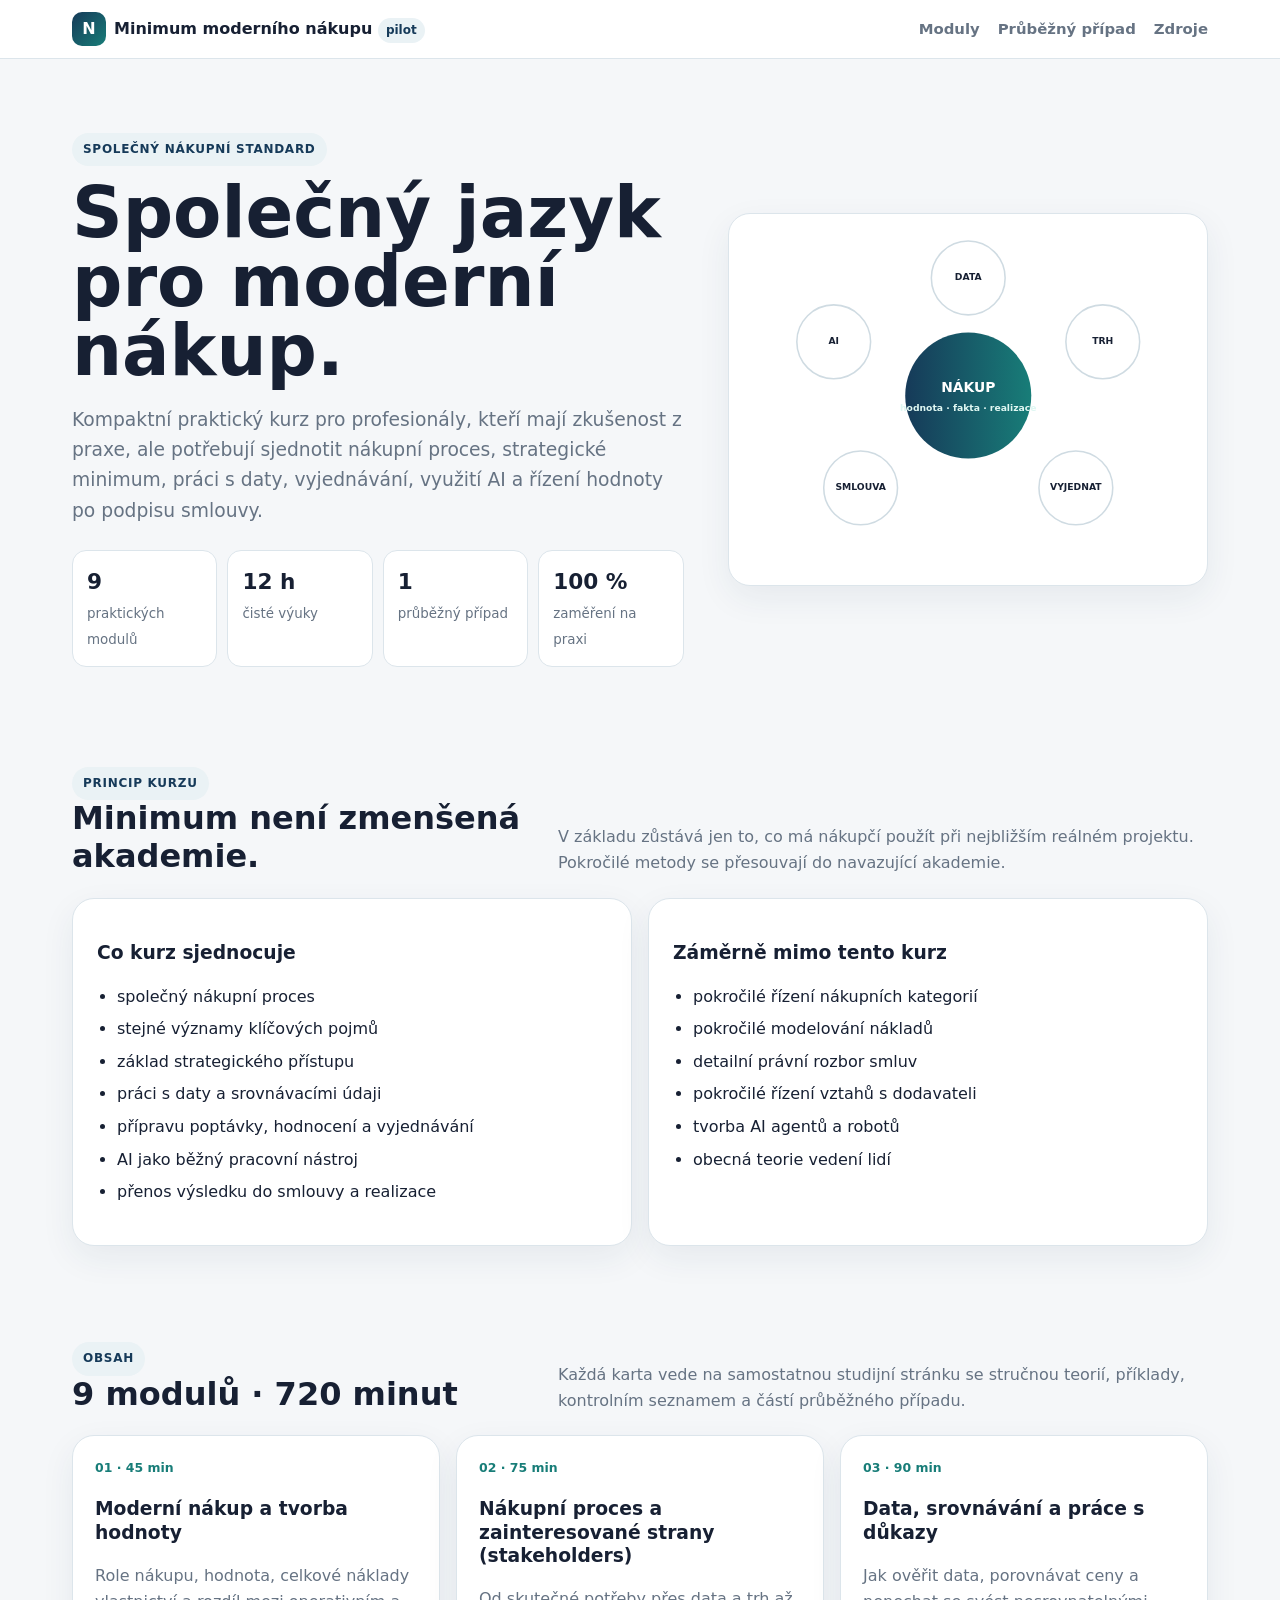
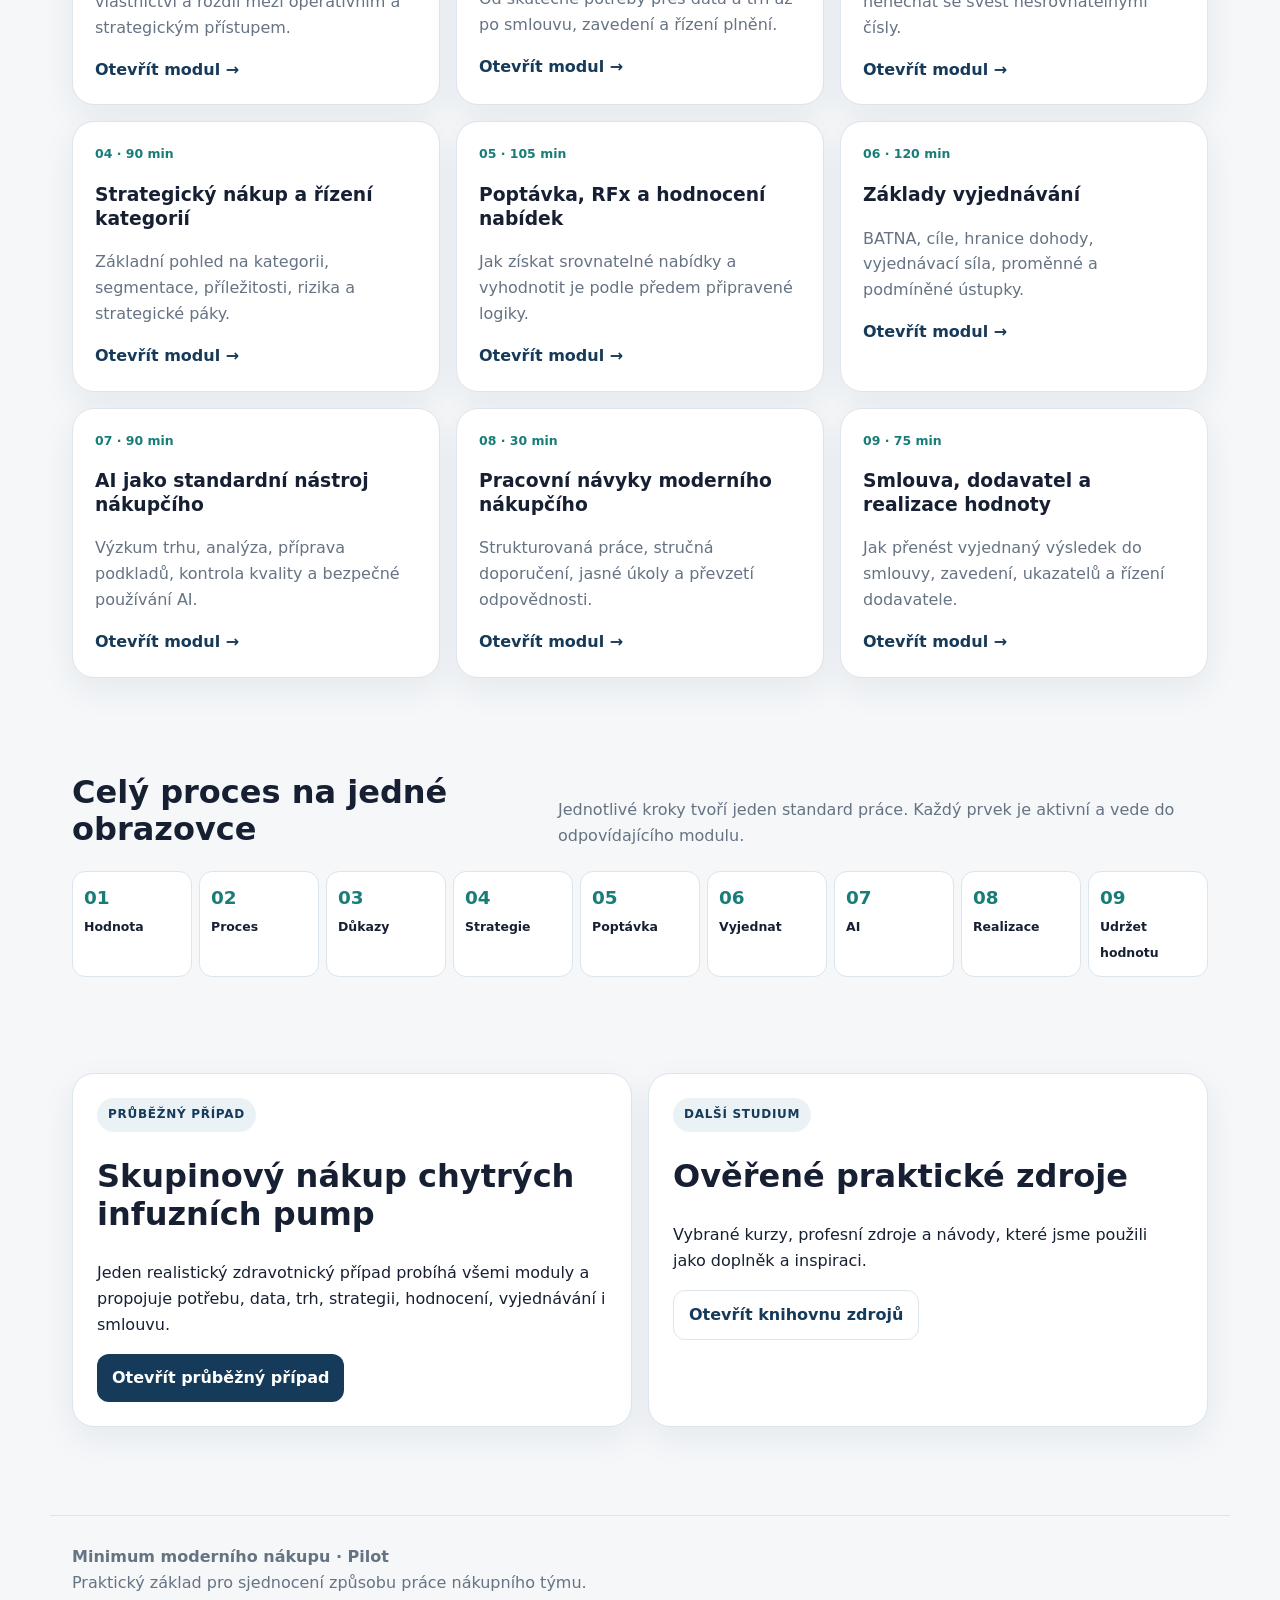
==== commit 2b565872: "Add stakeholder parenthetical in index.html" ====
--- a/index.html
+++ b/index.html
@@ -9,7 +9,7 @@
 
 <section class="wrap" id="moduly"><div class="section-head"><div><span class="eyebrow">Obsah</span><h2>9 modulů · 720 minut</h2></div><p>Každá karta vede na samostatnou studijní stránku se stručnou teorií, příklady, kontrolním seznamem a částí průběžného případu.</p></div><div class="grid">
 <a class="module-card" href="moduly/01-moderni-nakup.html"><div class="num">01 · 45 min</div><h3>Moderní nákup a tvorba hodnoty</h3><p>Role nákupu, hodnota, celkové náklady vlastnictví a rozdíl mezi operativním a strategickým přístupem.</p><span class="go">Otevřít modul →</span></a>
-<a class="module-card" href="moduly/02-proces-a-zainteresovane-strany.html"><div class="num">02 · 75 min</div><h3>Nákupní proces a zainteresované strany</h3><p>Od skutečné potřeby přes data a trh až po smlouvu, zavedení a řízení plnění.</p><span class="go">Otevřít modul →</span></a>
+<a class="module-card" href="moduly/02-proces-a-zainteresovane-strany.html"><div class="num">02 · 75 min</div><h3>Nákupní proces a zainteresované strany (stakeholders)</h3><p>Od skutečné potřeby přes data a trh až po smlouvu, zavedení a řízení plnění.</p><span class="go">Otevřít modul →</span></a>
 <a class="module-card" href="moduly/03-data-a-srovnavani.html"><div class="num">03 · 90 min</div><h3>Data, srovnávání a práce s důkazy</h3><p>Jak ověřit data, porovnávat ceny a nenechat se svést nesrovnatelnými čísly.</p><span class="go">Otevřít modul →</span></a>
 <a class="module-card" href="moduly/04-strategicky-nakup-a-kategorie.html"><div class="num">04 · 90 min</div><h3>Strategický nákup a řízení kategorií</h3><p>Základní pohled na kategorii, segmentace, příležitosti, rizika a strategické páky.</p><span class="go">Otevřít modul →</span></a>
 <a class="module-card" href="moduly/05-poptavka-a-hodnoceni.html"><div class="num">05 · 105 min</div><h3>Poptávka, RFx a hodnocení nabídek</h3><p>Jak získat srovnatelné nabídky a vyhodnotit je podle předem připravené logiky.</p><span class="go">Otevřít modul →</span></a>
--- a/styles.css
+++ b/styles.css
@@ -19,3 +19,13 @@
 footer{max-width:var(--max);margin:40px auto 0;padding:28px 22px 60px;border-top:1px solid var(--line);color:var(--muted)}.nextprev{display:flex;justify-content:space-between;gap:12px;margin-top:32px}.nextprev a{flex:1;padding:16px 18px;border:1px solid var(--line);background:#fff;border-radius:14px;text-decoration:none;font-weight:800}.nextprev a:last-child{text-align:right}
 @media(max-width:900px){.hero{grid-template-columns:1fr}.grid{grid-template-columns:1fr 1fr}.cols{grid-template-columns:1fr}.flow{grid-template-columns:repeat(3,1fr)}}
 @media(max-width:620px){.grid,.stats{grid-template-columns:1fr}.flow{grid-template-columns:1fr 1fr}.section-head{display:block}nav>a:not(.brand){font-size:.82rem}.nextprev{display:block}.nextprev a{display:block;margin:8px 0}}
+
+.kraljic-wrap{margin:24px 0 8px;display:grid;grid-template-columns:56px 1fr;grid-template-rows:1fr 42px;gap:10px;align-items:stretch}
+.kraljic-y{writing-mode:vertical-rl;transform:rotate(180deg);display:flex;align-items:center;justify-content:center;font-size:.78rem;font-weight:900;color:var(--muted);text-transform:uppercase;letter-spacing:.05em}
+.kraljic-grid{display:grid;grid-template-columns:1fr 1fr;grid-template-rows:1fr 1fr;gap:10px;min-height:440px}
+.kraljic-cell{padding:20px;border-radius:18px;border:1px solid var(--line);display:flex;flex-direction:column;justify-content:space-between}
+.kraljic-cell h3{margin:0 0 8px}.kraljic-cell p{margin:.35rem 0}.kraljic-cell .strategy{font-weight:850;margin-top:12px}
+.k-leverage{background:#eef7f4}.k-strategic{background:#e9f1f7}.k-noncritical{background:#f7f8f9}.k-bottleneck{background:#fbf1e8}
+.kraljic-x{grid-column:2;display:flex;justify-content:space-between;align-items:center;font-size:.78rem;font-weight:900;color:var(--muted);text-transform:uppercase;letter-spacing:.05em}
+.prompt-grid{display:grid;grid-template-columns:repeat(2,1fr);gap:14px}.prompt-card{background:#fff;border:1px solid var(--line);border-radius:16px;padding:18px}.prompt-card h3{margin-top:0}.prompt-card pre{white-space:pre-wrap;margin:0;padding:14px;border-radius:12px;background:#f4f7f9;font:13px/1.55 ui-monospace,SFMono-Regular,Consolas,monospace;color:#263444}
+@media(max-width:760px){.kraljic-wrap{grid-template-columns:1fr;grid-template-rows:auto}.kraljic-y{writing-mode:horizontal-tb;transform:none}.kraljic-grid{grid-template-columns:1fr;grid-template-rows:auto;min-height:0}.kraljic-x{grid-column:1}.prompt-grid{grid-template-columns:1fr}}
